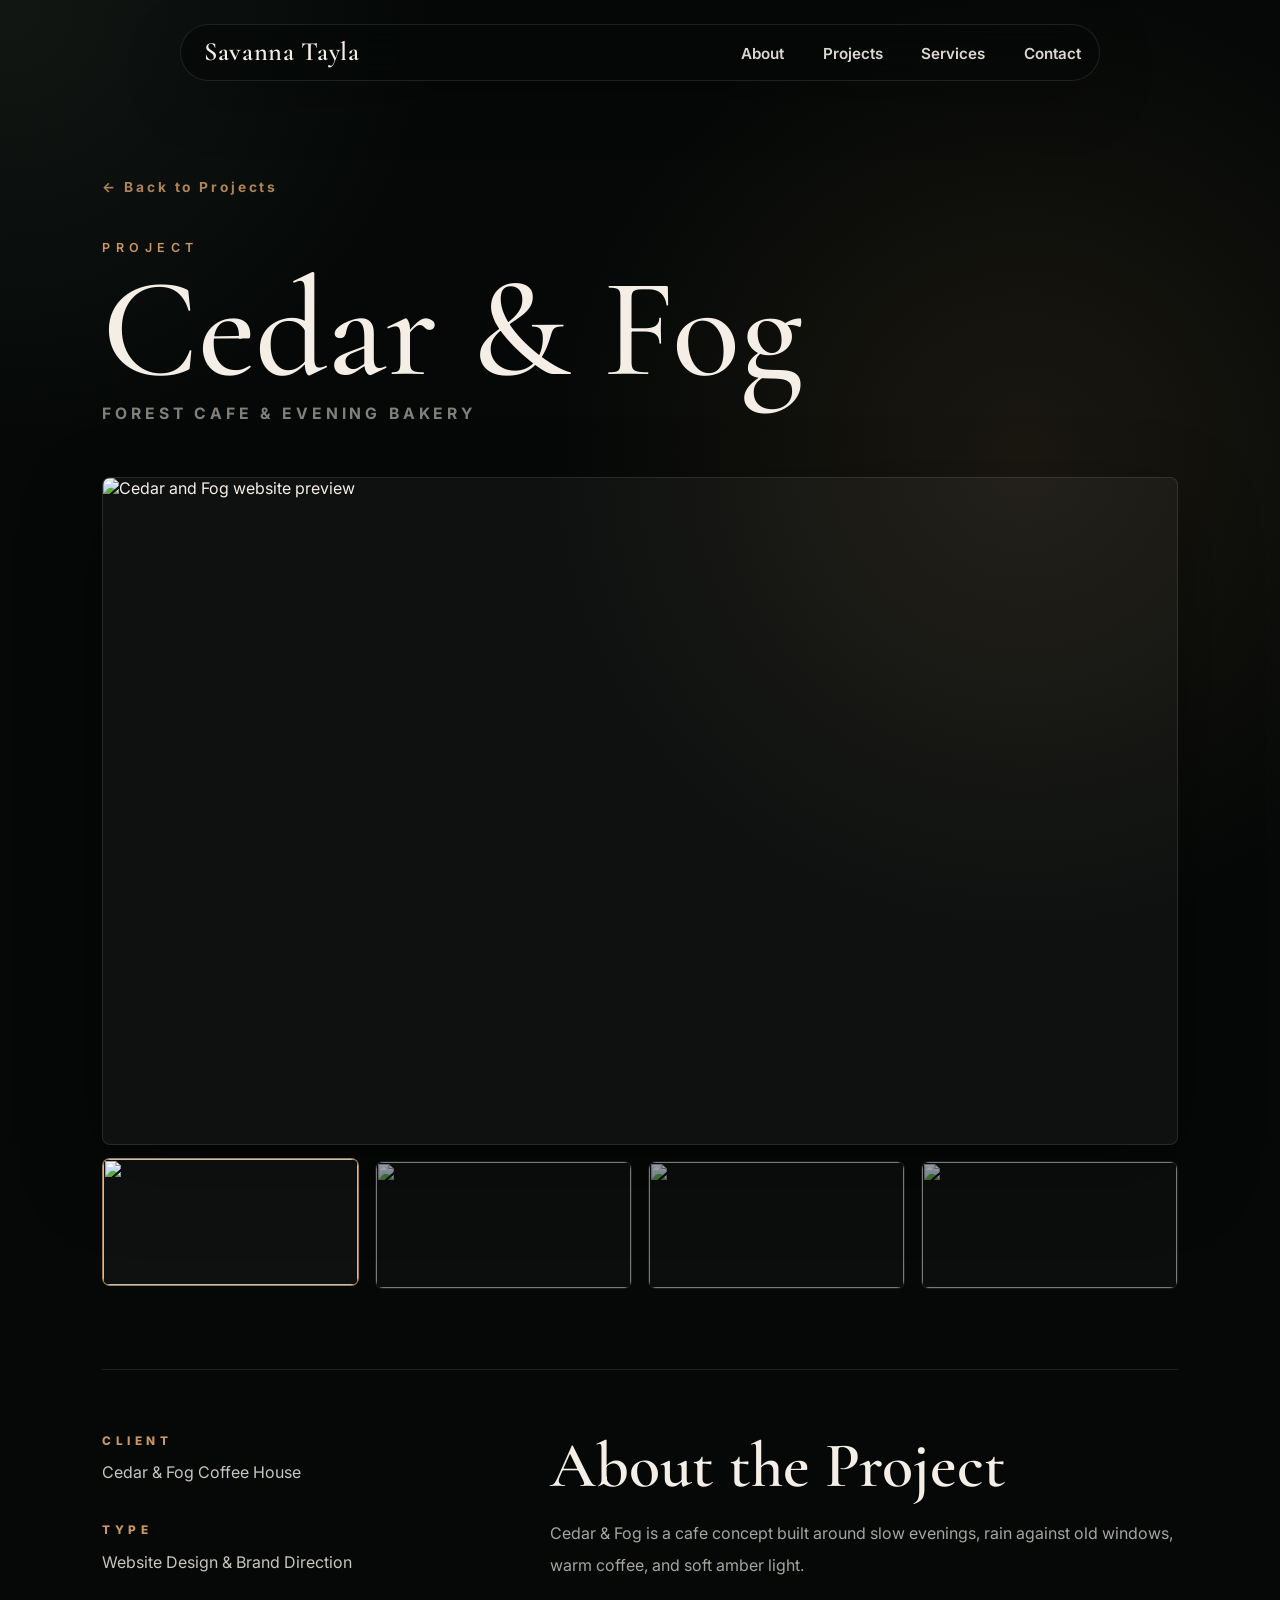
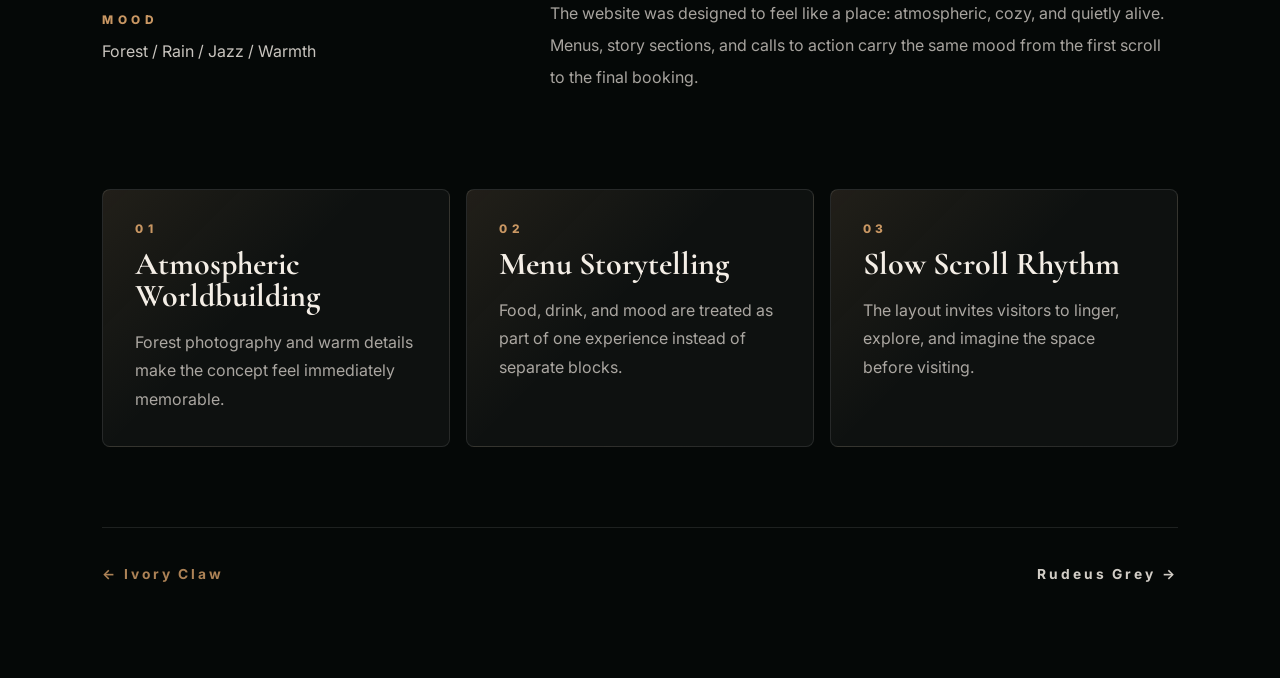
==== cedar-fog.html @ 8ed72e38 "Add files via upload" ====
<!DOCTYPE html>
<html lang="en">
<head>
  <meta charset="UTF-8" />
  <meta name="viewport" content="width=device-width, initial-scale=1.0" />
  <title>Cedar &amp; Fog | Savanna Tayla</title>
  <link rel="preconnect" href="https://fonts.googleapis.com">
  <link rel="preconnect" href="https://fonts.gstatic.com" crossorigin>
  <link href="https://fonts.googleapis.com/css2?family=Cormorant+Garamond:wght@300;400;500;600;700&family=Inter:wght@300;400;500;600;700&display=swap" rel="stylesheet">
  <link rel="stylesheet" href="style.css">
  <link rel="stylesheet" href="project.css">
</head>
<body>

<header class="navbar">
  <a href="index.html#top" class="brand">Savanna Tayla</a>
  <nav aria-label="Primary navigation">
    <ul>
      <li><a href="index.html#about">About</a></li>
      <li><a href="index.html#projects">Projects</a></li>
      <li><a href="index.html#services">Services</a></li>
      <li><a href="index.html#contact">Contact</a></li>
    </ul>
  </nav>
</header>

<main class="project-page">
  <section class="project-page-header reveal">
    <a href="index.html#projects" class="back-link">&larr; Back to Projects</a>
    <p class="section-tag">PROJECT</p>
    <h1>Cedar &amp; Fog</h1>
    <p class="project-page-subtitle">Forest cafe &amp; evening bakery</p>
  </section>

  <section class="project-gallery reveal" aria-label="Cedar and Fog gallery">
    <div class="gallery-main">
      <img id="main-img" src="images/cedar1.jpg" alt="Cedar and Fog website preview">
    </div>

    <div class="gallery-thumbs">
      <button class="thumb active" type="button" aria-label="Show Cedar and Fog preview 1">
        <img src="images/cedar1.jpg" alt="">
      </button>
      <button class="thumb" type="button" aria-label="Show Cedar and Fog preview 2">
        <img src="images/cedar2.jpg" alt="">
      </button>
      <button class="thumb" type="button" aria-label="Show Cedar and Fog preview 3">
        <img src="images/cedar3.jpg" alt="">
      </button>
      <button class="thumb" type="button" aria-label="Show Cedar and Fog preview 4">
        <img src="images/cedar4.jpg" alt="">
      </button>
    </div>
  </section>

  <section class="project-page-info reveal">
    <div class="project-page-details">
      <div class="detail-item">
        <span>CLIENT</span>
        <p>Cedar &amp; Fog Coffee House</p>
      </div>
      <div class="detail-item">
        <span>TYPE</span>
        <p>Website Design &amp; Brand Direction</p>
      </div>
      <div class="detail-item">
        <span>MOOD</span>
        <p>Forest / Rain / Jazz / Warmth</p>
      </div>
    </div>

    <div class="project-page-description">
      <h2>About the Project</h2>
      <p>
        Cedar &amp; Fog is a cafe concept built around slow evenings, rain against old windows, warm coffee, and soft amber light.
      </p>
      <p>
        The website was designed to feel like a place: atmospheric, cozy, and quietly alive. Menus, story sections, and calls to action carry the same mood from the first scroll to the final booking.
      </p>
    </div>
  </section>

  <section class="project-feature-grid reveal">
    <div>
      <span>01</span>
      <h3>Atmospheric Worldbuilding</h3>
      <p>Forest photography and warm details make the concept feel immediately memorable.</p>
    </div>
    <div>
      <span>02</span>
      <h3>Menu Storytelling</h3>
      <p>Food, drink, and mood are treated as part of one experience instead of separate blocks.</p>
    </div>
    <div>
      <span>03</span>
      <h3>Slow Scroll Rhythm</h3>
      <p>The layout invites visitors to linger, explore, and imagine the space before visiting.</p>
    </div>
  </section>

  <div class="project-nav">
    <a href="ivory-claw.html" class="back-link">&larr; Ivory Claw</a>
    <a href="rudeus-grey.html" class="next-link">Rudeus Grey &rarr;</a>
  </div>
</main>

<script src="script.js"></script>
</body>
</html>
---- style.css ----
:root {
    --bg: #050807;
    --panel: rgba(255, 255, 255, 0.045);
    --panel-strong: rgba(255, 255, 255, 0.075);
    --cream: #f4eee6;
    --muted: rgba(244, 238, 230, 0.68);
    --soft: rgba(244, 238, 230, 0.42);
    --line: rgba(255, 255, 255, 0.12);
    --gold: #c99763;
    --sage: #7d9581;
    --rose: #c9a6a0;
    --shadow: 0 28px 80px rgba(0, 0, 0, 0.38);
}

* {
    margin: 0;
    padding: 0;
    box-sizing: border-box;
}

html {
    scroll-behavior: smooth;
}

body {
    background:
        radial-gradient(circle at top left, rgba(125, 149, 129, 0.1), transparent 28rem),
        radial-gradient(circle at 80% 20%, rgba(201, 151, 99, 0.11), transparent 30rem),
        var(--bg);
    color: var(--cream);
    font-family: "Inter", sans-serif;
    overflow-x: hidden;
}

body::selection {
    background: var(--gold);
    color: #050807;
}

img {
    max-width: 100%;
}

a,
button,
input,
textarea {
    font: inherit;
}

a {
    color: inherit;
}

.sr-only {
    position: absolute;
    width: 1px;
    height: 1px;
    padding: 0;
    margin: -1px;
    overflow: hidden;
    clip: rect(0, 0, 0, 0);
    white-space: nowrap;
    border: 0;
}

.section {
    padding: 7.5rem 8%;
}

.section-tag,
.small-text,
.section-title {
    color: var(--gold);
    font-size: 0.78rem;
    font-weight: 600;
    letter-spacing: 0.34rem;
    text-transform: uppercase;
}

.section-heading {
    display: flex;
    justify-content: space-between;
    gap: 2rem;
    align-items: end;
    margin-bottom: 2.4rem;
}

.section-heading h2 {
    max-width: 760px;
    font-family: "Cormorant Garamond", serif;
    font-size: clamp(2.6rem, 5vw, 5.4rem);
    line-height: 0.98;
    font-weight: 500;
}

.section-intro {
    max-width: 440px;
    color: var(--muted);
    line-height: 1.75;
}

.services-heading {
    display: grid;
    justify-content: center;
    text-align: center;
}

.services-heading .section-tag {
    margin-bottom: 1.1rem;
}

.services-heading h2 {
    max-width: 820px;
}

.projects-heading {
    display: grid;
    justify-content: start;
    text-align: left;
}

.projects-heading .section-intro {
    max-width: 700px;
    margin-top: 1rem;
}

.navbar {
    position: fixed;
    top: 24px;
    left: 50%;
    transform: translateX(-50%);
    width: min(920px, calc(100% - 32px));
    padding: 0.9rem 1.15rem 0.9rem 1.45rem;
    display: flex;
    align-items: center;
    justify-content: space-between;
    gap: 2rem;
    background: rgba(5, 8, 7, 0.68);
    border: 1px solid rgba(255, 255, 255, 0.1);
    border-radius: 999px;
    box-shadow: 0 18px 60px rgba(0, 0, 0, 0.24);
    backdrop-filter: blur(18px);
    -webkit-backdrop-filter: blur(18px);
    z-index: 1000;
    transition: background 0.25s ease, border-color 0.25s ease, transform 0.25s ease;
}

.navbar.scrolled {
    background: rgba(5, 8, 7, 0.88);
    border-color: rgba(255, 255, 255, 0.18);
}

.brand {
    font-family: "Cormorant Garamond", serif;
    font-size: 1.65rem;
    line-height: 1;
    font-weight: 600;
    letter-spacing: 0.04rem;
    color: var(--cream);
    text-decoration: none;
    white-space: nowrap;
}

nav ul {
    display: flex;
    align-items: center;
    gap: clamp(1rem, 3vw, 2.4rem);
    list-style: none;
}

nav a {
    color: rgba(244, 238, 230, 0.9);
    text-decoration: none;
    font-size: 0.95rem;
    font-weight: 600;
    transition: color 0.2s ease;
}

nav a:hover,
nav a.active {
    color: #d7e1d5;
}

.hero {
    position: relative;
    min-height: 100vh;
    padding: 12rem 8% 6rem;
    display: grid;
    align-items: center;
    overflow: hidden;
    background:
        linear-gradient(90deg, rgba(3, 6, 5, 0.92), rgba(3, 6, 5, 0.38), rgba(3, 6, 5, 0.9)),
        linear-gradient(0deg, rgba(3, 6, 5, 0.38), rgba(3, 6, 5, 0.3)),
        url("forest-bg.jpg");
    background-size: cover;
    background-position: center;
}

.hero::after {
    content: "";
    position: absolute;
    inset: auto 0 0;
    height: 16rem;
    background: linear-gradient(transparent, var(--bg));
    pointer-events: none;
}

.hero-atmosphere {
    position: absolute;
    inset: 0;
    background:
        radial-gradient(circle at 28% 32%, rgba(244, 238, 230, 0.18), transparent 19rem),
        radial-gradient(circle at 60% 78%, rgba(125, 149, 129, 0.18), transparent 16rem);
    mix-blend-mode: screen;
    opacity: 0.45;
    pointer-events: none;
    transition: background 0.45s ease, opacity 0.45s ease;
    transform: translate3d(var(--hero-shift-x, 0), var(--hero-shift-y, 0), 0);
}

.hero[data-mood="luxury"] .hero-atmosphere {
    background:
        radial-gradient(circle at 28% 30%, rgba(244, 238, 230, 0.22), transparent 17rem),
        radial-gradient(circle at 72% 42%, rgba(201, 166, 160, 0.22), transparent 18rem);
}

.hero[data-mood="cozy"] .hero-atmosphere {
    background:
        radial-gradient(circle at 30% 34%, rgba(201, 151, 99, 0.24), transparent 18rem),
        radial-gradient(circle at 72% 74%, rgba(125, 149, 129, 0.22), transparent 18rem);
}

.hero[data-mood="bold"] .hero-atmosphere {
    background:
        radial-gradient(circle at 28% 32%, rgba(108, 139, 194, 0.22), transparent 17rem),
        radial-gradient(circle at 78% 44%, rgba(201, 151, 99, 0.2), transparent 19rem);
}

.hero-mist {
    position: absolute;
    width: 46rem;
    height: 18rem;
    border-radius: 999px;
    background: radial-gradient(circle, rgba(244, 238, 230, 0.16), transparent 66%);
    filter: blur(24px);
    opacity: 0.28;
    pointer-events: none;
    animation: driftMist 13s ease-in-out infinite alternate;
}

.hero-mist-one {
    top: 20%;
    left: -12rem;
}

.hero-mist-two {
    right: -14rem;
    bottom: 20%;
    animation-duration: 16s;
    animation-direction: alternate-reverse;
}

.hero-layout {
    position: relative;
    z-index: 2;
    display: grid;
    grid-template-columns: minmax(0, 1fr) minmax(290px, 390px);
    gap: clamp(2rem, 5vw, 5rem);
    align-items: center;
    width: 100%;
}

.hero-content {
    position: relative;
    z-index: 2;
    max-width: 980px;
}

.small-text {
    margin-bottom: 1.4rem;
    color: rgba(244, 238, 230, 0.72);
}

.hero h1 {
    max-width: 980px;
    color: var(--cream);
    font-family: "Cormorant Garamond", serif;
    font-size: clamp(3.5rem, 6vw, 6.8rem);
    font-weight: 500;
    line-height: 0.94;
    letter-spacing: 0;
    text-shadow: 0 18px 60px rgba(0, 0, 0, 0.4);
    transition: opacity 0.22s ease, transform 0.22s ease;
}

.hero-description {
    max-width: 660px;
    margin-top: 1.6rem;
    color: rgba(255, 255, 255, 0.78);
    font-size: 1.08rem;
    line-height: 1.8;
    transition: opacity 0.22s ease, transform 0.22s ease;
}

.hero-copy-changing {
    opacity: 0;
    transform: translateY(8px);
}

.hero-mood-selector {
    display: flex;
    flex-wrap: wrap;
    gap: 0.75rem;
    margin-top: 1.8rem;
}

.mood-btn {
    min-height: 44px;
    padding: 0.72rem 1rem;
    color: rgba(244, 238, 230, 0.86);
    background: rgba(255, 255, 255, 0.04);
    border: 1px solid rgba(255, 255, 255, 0.14);
    border-radius: 999px;
    cursor: pointer;
    font-weight: 700;
    transition: transform 0.2s ease, border-color 0.2s ease, background 0.2s ease;
}

.mood-btn:hover,
.mood-btn.active {
    transform: translateY(-2px);
    color: #f8f3ea;
    border-color: rgba(215, 225, 213, 0.78);
    background: rgba(125, 149, 129, 0.2);
}

.feeling-panel {
    max-width: 660px;
    margin-top: 1rem;
    padding: 1rem 1.1rem;
    border: 1px solid rgba(255, 255, 255, 0.12);
    border-radius: 8px;
    background: rgba(5, 8, 7, 0.42);
    backdrop-filter: blur(14px);
    -webkit-backdrop-filter: blur(14px);
}

.feeling-label {
    margin-bottom: 0.45rem;
    color: #d7e1d5;
    font-size: 0.7rem;
    font-weight: 800;
    letter-spacing: 0.22rem;
}

#feeling-copy {
    color: rgba(244, 238, 230, 0.76);
    font-size: 0.94rem;
    line-height: 1.55;
}

.hero-buttons {
    display: flex;
    flex-wrap: wrap;
    gap: 1rem;
    margin-top: 1.7rem;
}

.hero-projects {
    position: relative;
    display: grid;
    gap: 0.85rem;
    justify-self: end;
    width: min(100%, 380px);
    perspective: 1000px;
}

.hero-project-card {
    position: relative;
    min-height: 156px;
    overflow: hidden;
    display: flex;
    flex-direction: column;
    justify-content: end;
    padding: 0;
    color: var(--cream);
    text-decoration: none;
    border: 1px solid rgba(255, 255, 255, 0.13);
    border-radius: 8px;
    background: rgba(255, 255, 255, 0.04);
    box-shadow: 0 20px 70px rgba(0, 0, 0, 0.28);
    transform: translateX(0) rotateY(-5deg);
    transition: transform 0.25s ease, border-color 0.25s ease, opacity 0.25s ease;
}

.hero-project-card:nth-child(2) {
    margin-left: 2.2rem;
}

.hero-project-card:nth-child(3) {
    margin-left: 4.4rem;
}

.hero-project-card:hover,
.hero-project-card.active {
    transform: translateX(-8px) rotateY(0deg);
    border-color: rgba(215, 225, 213, 0.78);
}

.hero-project-card img {
    position: absolute;
    inset: 0;
    width: 100%;
    height: 100%;
    object-fit: cover;
    object-position: top center;
    opacity: 0.74;
    transition: transform 0.5s ease, opacity 0.3s ease;
}

.hero-project-card::after {
    content: "";
    position: absolute;
    inset: 0;
    background:
        linear-gradient(90deg, rgba(5, 8, 7, 0.78), rgba(5, 8, 7, 0.2) 58%, rgba(5, 8, 7, 0.5)),
        linear-gradient(transparent 20%, rgba(5, 8, 7, 0.55), rgba(5, 8, 7, 0.94));
}

.hero-project-card:hover img,
.hero-project-card.active img {
    transform: scale(1.05);
    opacity: 0.82;
}

.hero-project-card span,
.hero-project-card strong {
    position: relative;
    z-index: 1;
    width: fit-content;
    max-width: calc(100% - 2rem);
    margin-left: 1rem;
    margin-right: 1rem;
}

.hero-project-card span {
    margin-bottom: 0.35rem;
    padding: 0.36rem 0.5rem;
    color: #111713;
    background: rgba(244, 238, 230, 0.86);
    border-radius: 999px;
    font-size: 0.68rem;
    font-weight: 800;
    letter-spacing: 0.12rem;
    text-transform: uppercase;
}

.hero-project-card strong {
    margin-bottom: 1rem;
    padding: 0.55rem 0.7rem 0.65rem;
    color: #fffaf2;
    background: rgba(5, 8, 7, 0.72);
    border: 1px solid rgba(255, 255, 255, 0.12);
    border-radius: 8px;
    font-family: "Cormorant Garamond", serif;
    font-size: 1.75rem;
    line-height: 1;
    text-shadow: 0 2px 18px rgba(0, 0, 0, 0.65);
    backdrop-filter: blur(10px);
    -webkit-backdrop-filter: blur(10px);
}

.primary-btn,
.secondary-btn {
    display: inline-flex;
    align-items: center;
    justify-content: center;
    min-height: 56px;
    padding: 0.95rem 2rem;
    border-radius: 999px;
    text-decoration: none;
    font-weight: 700;
    transition: transform 0.2s ease, border-color 0.2s ease, background 0.2s ease;
}

.primary-btn {
    background: var(--cream);
    color: var(--bg);
}

.secondary-btn {
    border: 1px solid rgba(255, 255, 255, 0.2);
    color: var(--cream);
}

.primary-btn:hover,
.secondary-btn:hover {
    transform: translateY(-3px);
}

.secondary-btn:hover {
    border-color: var(--gold);
    background: rgba(201, 151, 99, 0.08);
}

.scroll-indicator {
    position: absolute;
    z-index: 2;
    left: 50%;
    bottom: 3.2rem;
    transform: translateX(-50%);
    color: rgba(244, 238, 230, 0.52);
    text-decoration: none;
    font-size: 0.78rem;
    font-weight: 700;
    letter-spacing: 0.34rem;
}

.about-section {
    padding-top: 6.5rem;
}

.about-grid {
    display: grid;
    grid-template-columns: minmax(300px, 0.9fr) minmax(340px, 1.1fr);
    gap: clamp(3rem, 6vw, 6rem);
    align-items: center;
}

.about-image {
    position: relative;
    border-radius: 8px;
    overflow: hidden;
    box-shadow: var(--shadow);
}

.about-image::after {
    content: "";
    position: absolute;
    inset: 0;
    border: 1px solid rgba(255, 255, 255, 0.14);
    pointer-events: none;
}

.about-image img {
    display: block;
    width: 100%;
    aspect-ratio: 5 / 6;
    object-fit: cover;
    object-position: 52% center;
}

.about-text h2 {
    max-width: 650px;
    margin: 1.4rem 0 1.8rem;
    font-family: "Cormorant Garamond", serif;
    font-size: clamp(3.4rem, 6vw, 6.4rem);
    font-weight: 500;
    line-height: 0.96;
}

.about-text p {
    max-width: 720px;
    color: var(--muted);
    line-height: 1.85;
    margin-bottom: 0.9rem;
}

.about-notes {
    display: flex;
    flex-wrap: wrap;
    gap: 0.8rem;
    margin-top: 1.8rem;
}

.about-notes span,
.service-tags span {
    display: inline-flex;
    padding: 0.65rem 0.9rem;
    border: 1px solid rgba(255, 255, 255, 0.12);
    border-radius: 999px;
    color: rgba(244, 238, 230, 0.78);
    font-size: 0.84rem;
}

.about-belief {
    margin-top: 2rem;
    padding-left: 1.2rem;
    border-left: 1px solid rgba(201, 151, 99, 0.7);
    color: var(--cream) !important;
    font-family: "Cormorant Garamond", serif;
    font-size: clamp(1.8rem, 3vw, 2.6rem);
    line-height: 1.15 !important;
}

.project-grid {
    display: grid;
    grid-template-columns: repeat(3, minmax(0, 1fr));
    gap: 1.5rem;
    perspective: 1200px;
}

.project-card {
    display: flex;
    min-height: 560px;
    flex-direction: column;
    overflow: hidden;
    color: inherit;
    text-decoration: none;
    background: var(--panel);
    border: 1px solid rgba(255, 255, 255, 0.1);
    border-radius: 8px;
    box-shadow: 0 18px 70px rgba(0, 0, 0, 0.2);
    transition: border-color 0.25s ease, transform 0.18s ease, background 0.25s ease;
    transform-style: preserve-3d;
}

.project-card:hover {
    border-color: rgba(201, 151, 99, 0.72);
    background: var(--panel-strong);
}

.project-thumb {
    position: relative;
    height: 300px;
    overflow: hidden;
    background: rgba(255, 255, 255, 0.04);
}

.project-thumb img {
    width: 100%;
    height: 100%;
    display: block;
    object-fit: cover;
    object-position: top center;
    transition: transform 0.65s ease, filter 0.65s ease;
}

.project-card:hover .project-thumb img {
    transform: scale(1.06);
    filter: saturate(1.08) contrast(1.06);
}

.project-thumb-overlay {
    position: absolute;
    inset: 0;
    display: flex;
    align-items: center;
    justify-content: center;
    background: rgba(5, 8, 7, 0.52);
    opacity: 0;
    transition: opacity 0.25s ease;
}

.project-card:hover .project-thumb-overlay {
    opacity: 1;
}

.project-thumb-overlay span {
    padding: 0.8rem 1.2rem;
    border: 1px solid rgba(255, 255, 255, 0.45);
    border-radius: 999px;
    color: var(--cream);
    font-size: 0.78rem;
    font-weight: 700;
    letter-spacing: 0.18rem;
    text-transform: uppercase;
}

.project-info {
    display: flex;
    flex: 1;
    flex-direction: column;
    justify-content: end;
    padding: 2rem;
}

.project-kicker {
    color: var(--gold);
    font-size: 0.78rem;
    font-weight: 700;
    letter-spacing: 0.2rem;
    text-transform: uppercase;
    margin-bottom: 0.75rem;
}

.project-info h3 {
    margin-bottom: 1rem;
    font-family: "Cormorant Garamond", serif;
    font-size: clamp(2.3rem, 4vw, 3.2rem);
    font-weight: 600;
    line-height: 1;
}

.project-info p:not(.project-kicker) {
    color: var(--muted);
    line-height: 1.8;
}

.services-section {
    background:
        linear-gradient(rgba(255, 255, 255, 0.018), rgba(255, 255, 255, 0.018)),
        transparent;
}

.services-grid {
    display: grid;
    grid-template-columns: repeat(3, minmax(0, 1fr));
    gap: 1.3rem;
}

.service-card {
    min-height: 340px;
    padding: 2rem;
    text-align: left;
    color: var(--cream);
    background: var(--panel);
    border: 1px solid rgba(255, 255, 255, 0.1);
    border-radius: 8px;
    cursor: pointer;
    transition: transform 0.2s ease, border-color 0.2s ease, background 0.2s ease;
}

.service-icon {
    display: block;
    width: 116px;
    height: 116px;
    margin-bottom: 1.35rem;
    border-radius: 999px;
    object-fit: cover;
    opacity: 0.88;
    filter: drop-shadow(0 14px 35px rgba(0, 0, 0, 0.36));
    transition: transform 0.25s ease, opacity 0.25s ease;
}

.service-card:hover,
.service-card.active {
    transform: translateY(-5px);
    border-color: rgba(201, 151, 99, 0.72);
    background: rgba(201, 151, 99, 0.08);
}

.service-card:hover .service-icon,
.service-card.active .service-icon {
    opacity: 1;
    transform: translateY(-4px) scale(1.03);
}

.service-number {
    display: block;
    margin-bottom: 1.7rem;
    color: var(--gold);
    font-size: 0.8rem;
    font-weight: 700;
    letter-spacing: 0.24rem;
}

.service-card h3,
.service-stage h3 {
    margin-bottom: 1rem;
    font-family: "Cormorant Garamond", serif;
    font-size: 2.25rem;
    line-height: 1;
}

.service-card p,
.service-stage p {
    color: var(--muted);
    line-height: 1.8;
}

.service-stage {
    margin-top: 1.4rem;
    padding: clamp(2rem, 4vw, 3rem);
    display: grid;
    grid-template-columns: 0.35fr 0.65fr;
    gap: 2rem;
    align-items: center;
    border: 1px solid rgba(255, 255, 255, 0.1);
    border-radius: 8px;
    background:
        linear-gradient(135deg, rgba(125, 149, 129, 0.14), transparent 42%),
        rgba(255, 255, 255, 0.04);
}

.service-stage-label {
    color: var(--gold);
    font-size: 0.75rem;
    font-weight: 700;
    letter-spacing: 0.28rem;
}

.service-stage h3,
.service-stage #service-copy,
.service-tags {
    grid-column: 2;
}

.service-stage #service-copy {
    max-width: 780px;
}

.service-tags {
    display: flex;
    flex-wrap: wrap;
    gap: 0.8rem;
    margin-top: 0.4rem;
}

.contact-section {
    display: grid;
    grid-template-columns: 0.85fr 1.15fr;
    gap: clamp(3rem, 7vw, 6rem);
    align-items: start;
}

.contact-left h2 {
    margin: 1.3rem 0 1.7rem;
    font-family: "Cormorant Garamond", serif;
    font-size: clamp(4rem, 9vw, 8.2rem);
    font-weight: 600;
    line-height: 0.83;
}

.contact-left h2 span {
    color: var(--soft);
    font-style: italic;
}

.contact-left p {
    max-width: 480px;
    color: var(--muted);
    line-height: 1.9;
}

.contact-details {
    display: grid;
    gap: 2rem;
    margin-top: 4rem;
}

.contact-details span {
    display: block;
    margin-bottom: 0.55rem;
    color: var(--gold);
    font-size: 0.74rem;
    font-weight: 700;
    letter-spacing: 0.26rem;
}

.contact-form-box {
    padding: clamp(1.5rem, 4vw, 3.2rem);
    border: 1px solid rgba(255, 255, 255, 0.11);
    border-radius: 8px;
    background: rgba(255, 255, 255, 0.035);
    box-shadow: var(--shadow);
}

.form-grid {
    display: grid;
    grid-template-columns: 1fr 1fr;
    gap: 2rem;
}

.form-group {
    display: flex;
    flex-direction: column;
}

.form-group label {
    margin-bottom: 0.65rem;
    color: var(--gold);
    font-size: 0.72rem;
    font-weight: 700;
    letter-spacing: 0.22rem;
}

.form-group input,
.form-group textarea {
    width: 100%;
    padding: 1rem 0;
    color: white;
    background: none;
    border: 0;
    border-bottom: 1px solid rgba(255, 255, 255, 0.14);
    outline: none;
    transition: border-color 0.2s ease;
}

.form-group input:focus,
.form-group textarea:focus {
    border-color: var(--gold);
}

.form-group textarea {
    min-height: 140px;
    resize: vertical;
}

.option-section {
    margin-top: 2.5rem;
}

.section-title {
    display: block;
    margin-bottom: 1rem;
}

.option-buttons {
    display: flex;
    flex-wrap: wrap;
    gap: 0.8rem;
}

.option-buttons button {
    min-height: 50px;
    padding: 0.8rem 1.1rem;
    color: var(--cream);
    background: rgba(255, 255, 255, 0.035);
    border: 1px solid rgba(255, 255, 255, 0.12);
    border-radius: 999px;
    cursor: pointer;
    transition: background 0.2s ease, border-color 0.2s ease, transform 0.2s ease;
}

.option-buttons button:hover,
.option-buttons button.selected {
    transform: translateY(-2px);
    border-color: rgba(201, 151, 99, 0.78);
    background: rgba(201, 151, 99, 0.14);
}

.submit-btn {
    width: 100%;
    min-height: 58px;
    margin-top: 2.5rem;
    color: #050807;
    background: var(--cream);
    border: 0;
    border-radius: 999px;
    cursor: pointer;
    font-weight: 800;
    letter-spacing: 0.16rem;
    transition: transform 0.2s ease, background 0.2s ease;
}

.submit-btn:hover {
    transform: translateY(-3px);
    background: #fff7ed;
}

.form-note {
    margin-top: 1rem;
    color: var(--soft);
    font-size: 0.9rem;
    line-height: 1.6;
}

.reveal {
    opacity: 0;
    transform: translateY(28px);
    transition: opacity 0.7s ease, transform 0.7s ease;
}

.reveal.visible {
    opacity: 1;
    transform: translateY(0);
}

@keyframes driftMist {
    from {
        transform: translate3d(-2rem, 0, 0) scale(1);
    }

    to {
        transform: translate3d(3rem, 1.5rem, 0) scale(1.12);
    }
}

@media (prefers-reduced-motion: reduce) {
    html {
        scroll-behavior: auto;
    }

    *,
    *::before,
    *::after {
        transition-duration: 0.01ms !important;
        animation-duration: 0.01ms !important;
        animation-iteration-count: 1 !important;
    }

    .reveal {
        opacity: 1;
        transform: none;
    }

    .hero-mist {
        animation: none;
    }
}

@media (max-width: 1050px) {
    .project-grid,
    .services-grid,
    .contact-section {
        grid-template-columns: 1fr;
    }

    .project-card {
        min-height: auto;
    }

    .project-thumb {
        height: 360px;
    }

    .service-stage {
        grid-template-columns: 1fr;
    }

    .service-stage h3,
    .service-stage #service-copy,
    .service-tags {
        grid-column: auto;
    }

    .hero-layout {
        grid-template-columns: 1fr;
    }

    .hero-projects {
        justify-self: stretch;
        width: 100%;
        grid-template-columns: repeat(3, minmax(0, 1fr));
    }

    .hero-project-card,
    .hero-project-card:nth-child(2),
    .hero-project-card:nth-child(3) {
        margin-left: 0;
        transform: none;
    }

    .hero-project-card:hover,
    .hero-project-card.active {
        transform: translateY(-5px);
    }
}

@media (max-width: 760px) {
    .section {
        padding: 5.5rem 6%;
    }

    .navbar {
        top: 12px;
        width: calc(100% - 24px);
        align-items: flex-start;
        flex-direction: column;
        gap: 0.85rem;
        border-radius: 24px;
    }

    nav ul {
        width: 100%;
        gap: 0.65rem;
        justify-content: space-between;
    }

    nav a {
        font-size: 0.84rem;
    }

    .hero {
        min-height: 92vh;
        padding: 12rem 6% 5rem;
        align-items: end;
        background-position: center;
    }

    .hero h1 {
        font-size: clamp(3rem, 15vw, 4.8rem);
    }

    .hero-projects {
        grid-template-columns: 1fr;
        margin-top: 1rem;
    }

    .hero-project-card {
        min-height: 118px;
    }

    .section-heading,
    .about-grid,
    .form-grid {
        grid-template-columns: 1fr;
        display: grid;
    }

    .project-thumb {
        height: 270px;
    }

    .contact-details {
        margin-top: 2.5rem;
    }
}

@media (max-width: 480px) {
    .brand {
        font-size: 1.45rem;
    }

    nav ul {
        flex-wrap: wrap;
        justify-content: flex-start;
    }

    .hero-buttons,
    .primary-btn,
    .secondary-btn {
        width: 100%;
    }

    .mood-btn {
        flex: 1 1 calc(50% - 0.5rem);
    }

    .project-info,
    .service-card,
    .contact-form-box {
        padding: 1.35rem;
    }
}
---- project.css ----
.project-page {
    width: min(1440px, 100%);
    margin: 0 auto;
    padding: 11rem 8% 6rem;
}

.project-page-header {
    max-width: 980px;
    margin-bottom: 3.4rem;
}

.back-link,
.next-link {
    display: inline-flex;
    align-items: center;
    color: var(--gold);
    text-decoration: none;
    font-size: 0.86rem;
    font-weight: 700;
    letter-spacing: 0.18rem;
    opacity: 0.86;
    transition: opacity 0.2s ease, transform 0.2s ease;
}

.back-link {
    margin-bottom: 2.8rem;
}

.back-link:hover,
.next-link:hover {
    opacity: 1;
    transform: translateY(-2px);
}

.project-page-header h1 {
    margin: 1.1rem 0 1rem;
    color: var(--cream);
    font-family: "Cormorant Garamond", serif;
    font-size: clamp(4.6rem, 11vw, 10rem);
    font-weight: 500;
    line-height: 0.82;
}

.project-page-subtitle {
    color: rgba(244, 238, 230, 0.52);
    font-size: 0.98rem;
    font-weight: 700;
    letter-spacing: 0.24rem;
    text-transform: uppercase;
}

.project-gallery {
    margin-bottom: 5rem;
}

.gallery-main {
    position: relative;
    overflow: hidden;
    min-height: 360px;
    border: 1px solid rgba(255, 255, 255, 0.1);
    border-radius: 8px;
    background: rgba(255, 255, 255, 0.04);
    box-shadow: var(--shadow);
}

.gallery-main img {
    width: 100%;
    height: min(74vh, 760px);
    display: block;
    object-fit: cover;
    object-position: top center;
}

.gallery-thumbs {
    display: grid;
    grid-template-columns: repeat(4, minmax(120px, 1fr));
    gap: 1rem;
    margin-top: 1rem;
}

.thumb {
    height: 128px;
    padding: 0;
    overflow: hidden;
    background: rgba(255, 255, 255, 0.04);
    border: 1px solid rgba(255, 255, 255, 0.1);
    border-radius: 8px;
    cursor: pointer;
    opacity: 0.62;
    transition: opacity 0.2s ease, transform 0.2s ease, border-color 0.2s ease;
}

.thumb:hover,
.thumb.active {
    opacity: 1;
    transform: translateY(-3px);
    border-color: rgba(201, 151, 99, 0.8);
}

.thumb img {
    width: 100%;
    height: 100%;
    display: block;
    object-fit: cover;
    object-position: top center;
}

.project-page-info {
    display: grid;
    grid-template-columns: 0.55fr 1fr;
    gap: clamp(3rem, 8vw, 7rem);
    padding-top: 4rem;
    border-top: 1px solid rgba(255, 255, 255, 0.1);
}

.project-page-details {
    display: grid;
    gap: 2.3rem;
    align-content: start;
}

.detail-item span,
.project-feature-grid span {
    display: block;
    margin-bottom: 0.7rem;
    color: var(--gold);
    font-size: 0.74rem;
    font-weight: 800;
    letter-spacing: 0.28rem;
}

.detail-item p {
    color: rgba(244, 238, 230, 0.82);
    line-height: 1.7;
}

.project-page-description h2 {
    margin-bottom: 1.2rem;
    font-family: "Cormorant Garamond", serif;
    font-size: clamp(2.6rem, 5vw, 4.6rem);
    font-weight: 600;
    line-height: 1;
}

.project-page-description p {
    max-width: 780px;
    margin-bottom: 1rem;
    color: var(--muted);
    line-height: 2;
}

.project-feature-grid {
    display: grid;
    grid-template-columns: repeat(3, minmax(0, 1fr));
    gap: 1rem;
    margin-top: 5rem;
}

.project-feature-grid div {
    min-height: 230px;
    padding: 2rem;
    border: 1px solid rgba(255, 255, 255, 0.1);
    border-radius: 8px;
    background:
        linear-gradient(135deg, rgba(201, 151, 99, 0.1), transparent 44%),
        rgba(255, 255, 255, 0.04);
}

.project-feature-grid h3 {
    margin-bottom: 1rem;
    font-family: "Cormorant Garamond", serif;
    font-size: 2rem;
    line-height: 1;
}

.project-feature-grid p {
    color: var(--muted);
    line-height: 1.8;
}

.project-nav {
    display: flex;
    justify-content: space-between;
    gap: 1rem;
    align-items: center;
    margin-top: 5rem;
    padding-top: 2.4rem;
    border-top: 1px solid rgba(255, 255, 255, 0.1);
}

.project-nav .back-link {
    margin-bottom: 0;
}

.next-link {
    color: var(--cream);
}

@media (max-width: 900px) {
    .project-page {
        padding: 10rem 6% 5rem;
    }

    .project-page-info,
    .project-feature-grid {
        grid-template-columns: 1fr;
    }

    .gallery-thumbs {
        grid-template-columns: repeat(2, minmax(0, 1fr));
    }
}

@media (max-width: 560px) {
    .project-page-header h1 {
        font-size: clamp(4rem, 18vw, 6.8rem);
    }

    .project-page-subtitle {
        font-size: 0.78rem;
    }

    .gallery-main {
        min-height: 260px;
    }

    .gallery-main img {
        height: 380px;
    }

    .gallery-thumbs {
        gap: 0.7rem;
    }

    .thumb {
        height: 92px;
    }

    .project-nav {
        align-items: flex-start;
        flex-direction: column;
    }
}
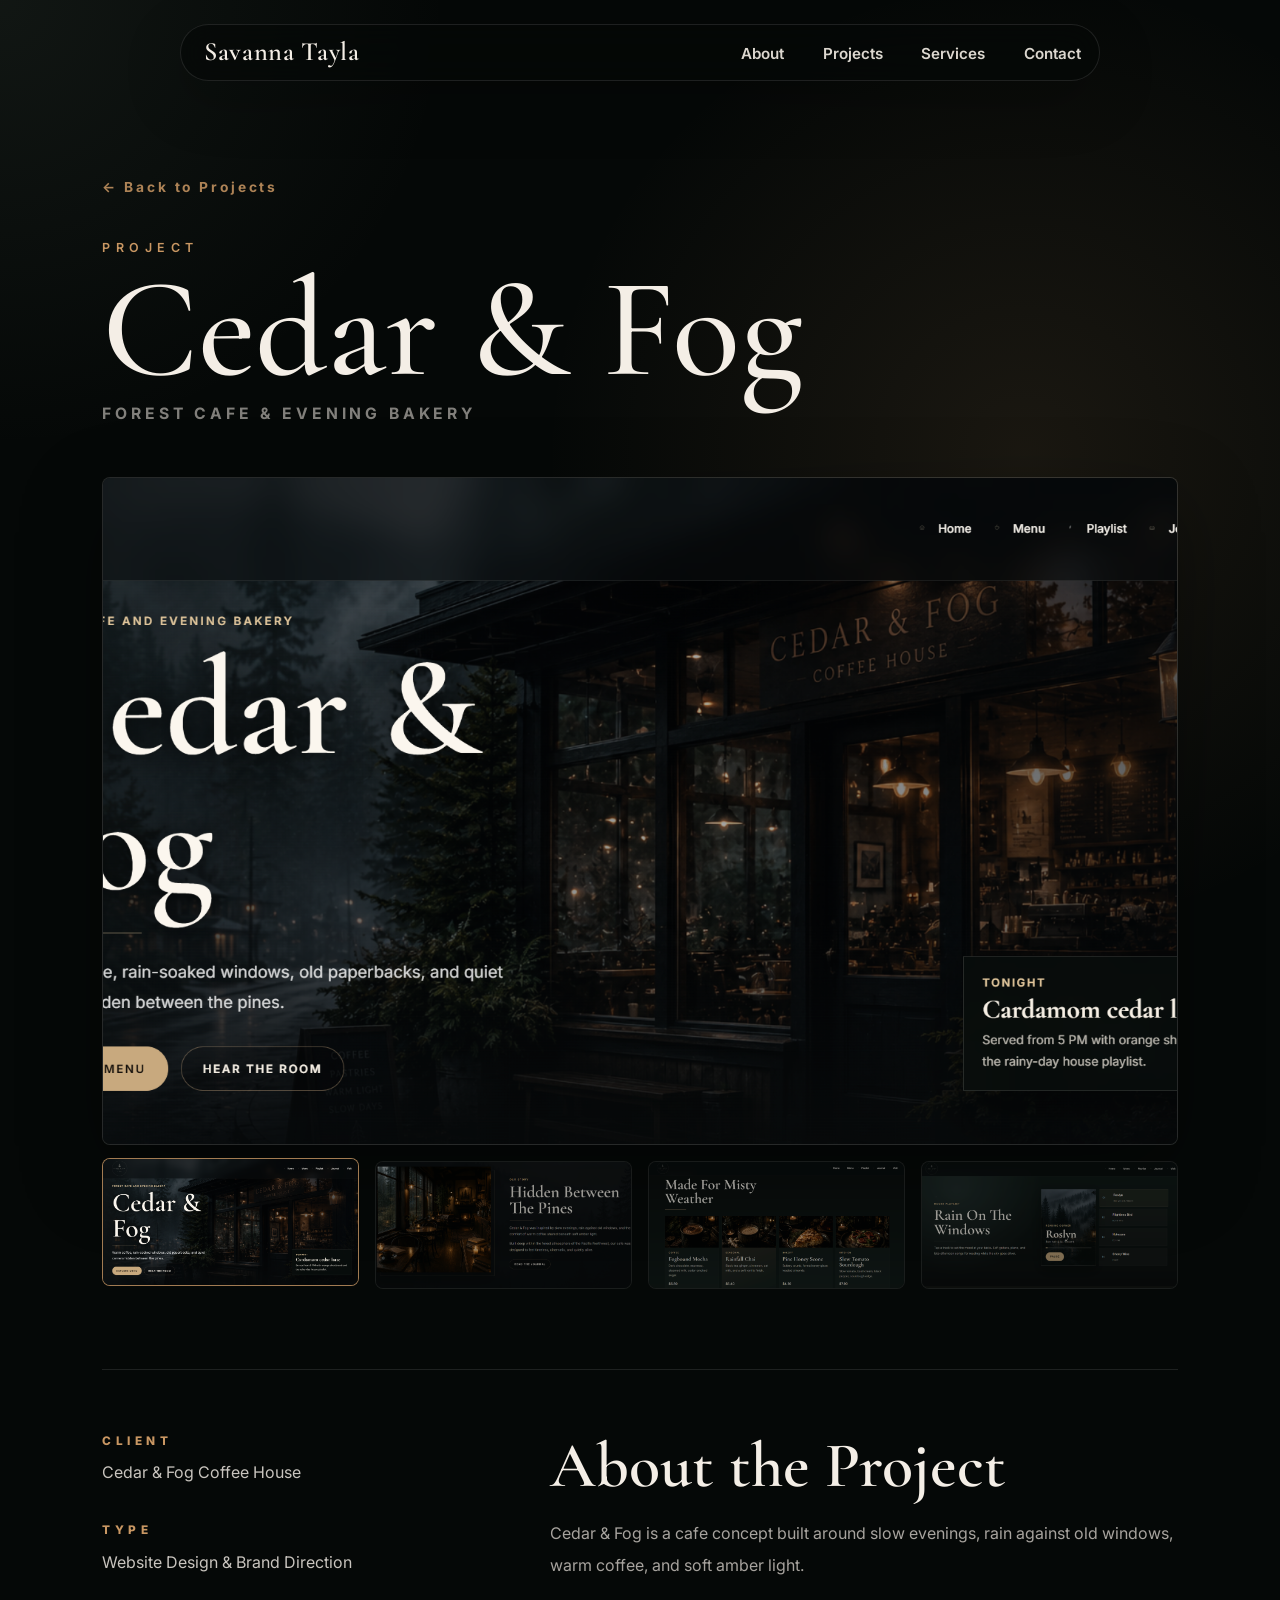
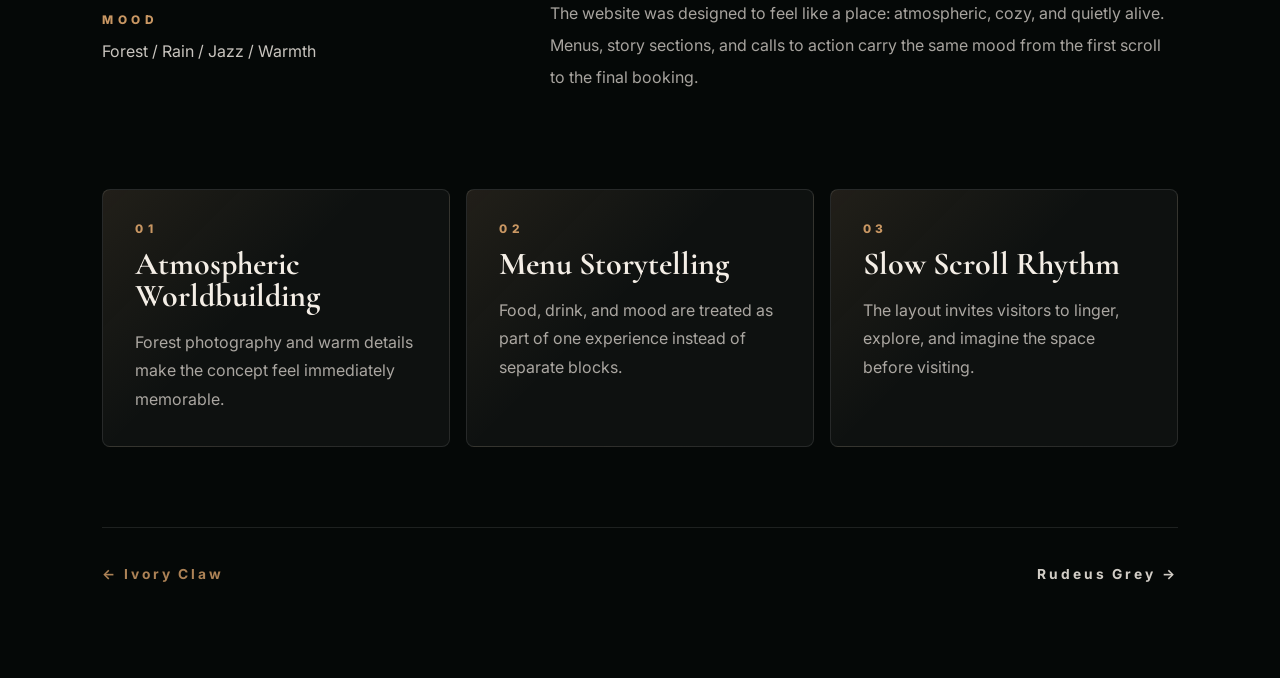
==== commit 2f6f8e62: "Update image source paths in cedar-fog.html" ====
--- a/cedar-fog.html
+++ b/cedar-fog.html
@@ -34,21 +34,21 @@
 
   <section class="project-gallery reveal" aria-label="Cedar and Fog gallery">
     <div class="gallery-main">
-      <img id="main-img" src="images/cedar1.jpg" alt="Cedar and Fog website preview">
+      <img id="main-img" src="cedar1.jpg" alt="Cedar and Fog website preview">
     </div>
 
     <div class="gallery-thumbs">
       <button class="thumb active" type="button" aria-label="Show Cedar and Fog preview 1">
-        <img src="images/cedar1.jpg" alt="">
+        <img src="cedar1.jpg" alt="">
       </button>
       <button class="thumb" type="button" aria-label="Show Cedar and Fog preview 2">
-        <img src="images/cedar2.jpg" alt="">
+        <img src="cedar2.jpg" alt="">
       </button>
       <button class="thumb" type="button" aria-label="Show Cedar and Fog preview 3">
-        <img src="images/cedar3.jpg" alt="">
+        <img src="cedar3.jpg" alt="">
       </button>
       <button class="thumb" type="button" aria-label="Show Cedar and Fog preview 4">
-        <img src="images/cedar4.jpg" alt="">
+        <img src="cedar4.jpg" alt="">
       </button>
     </div>
   </section>
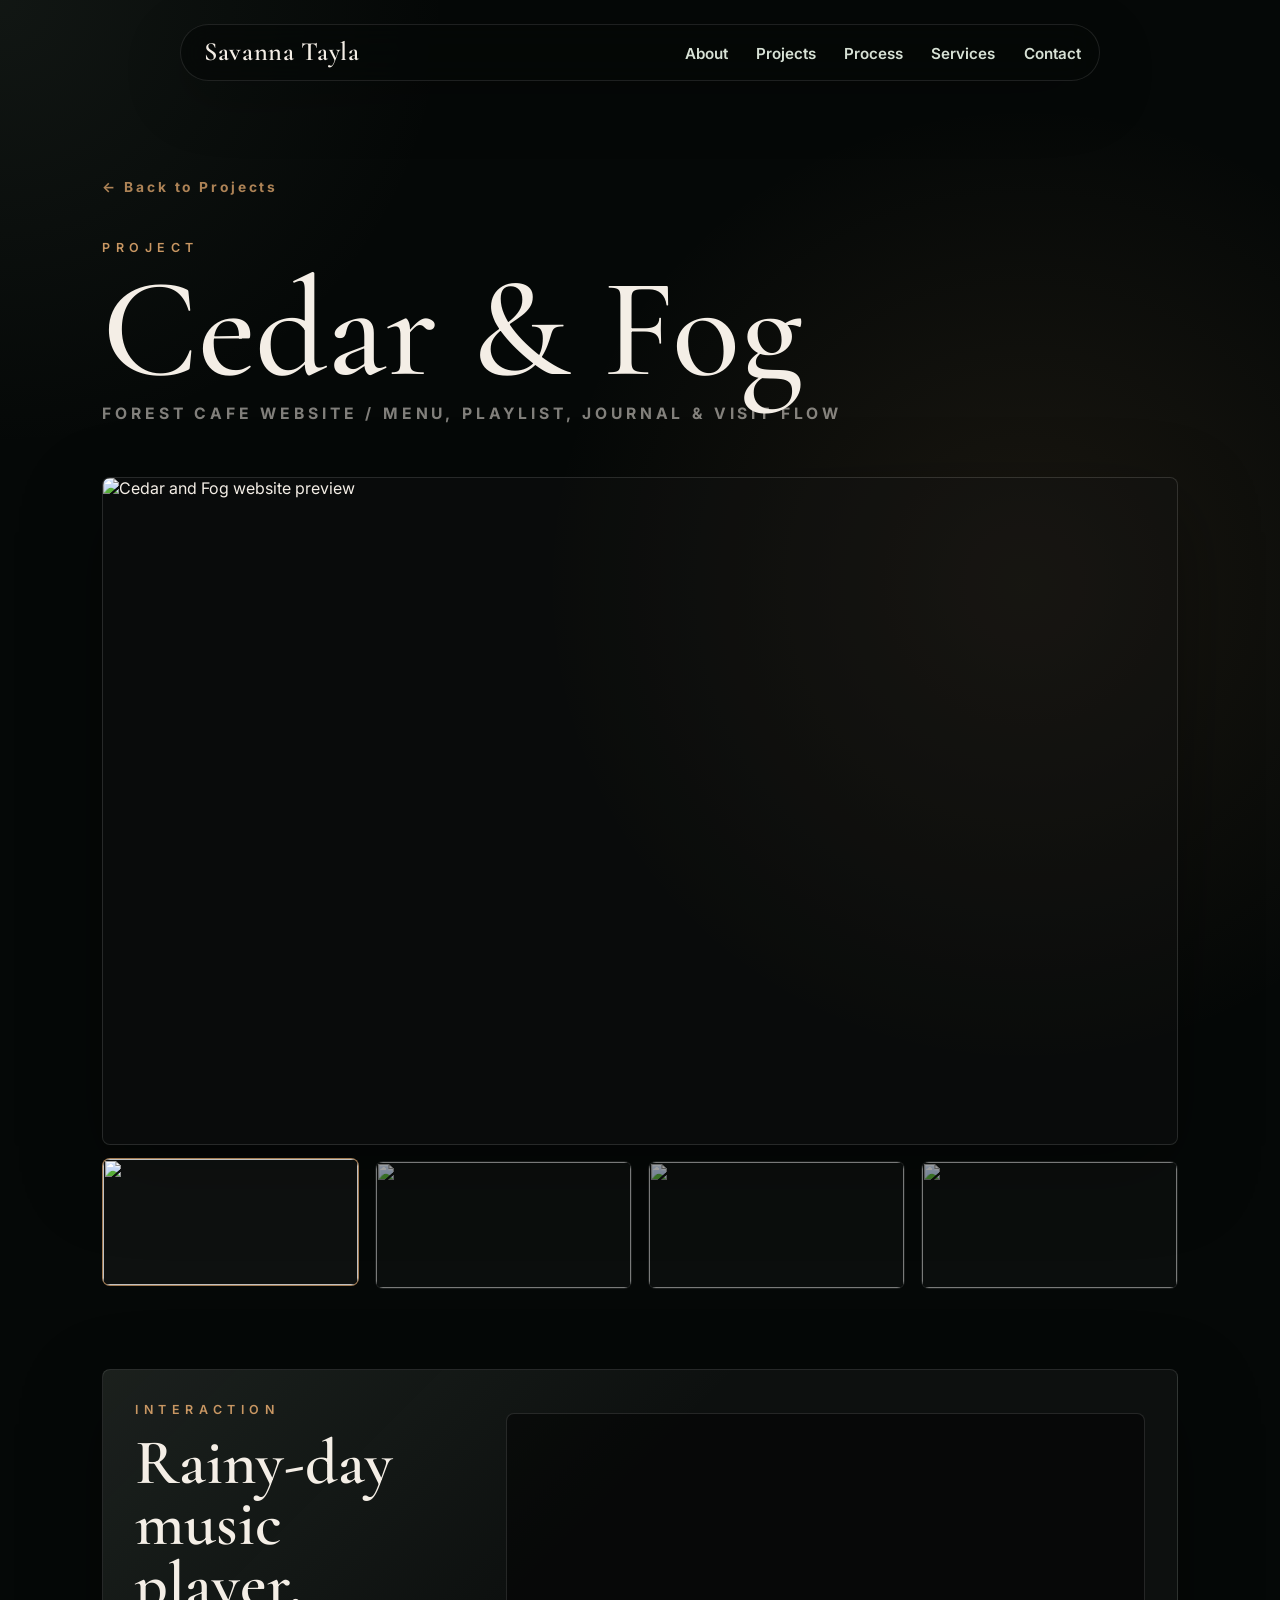
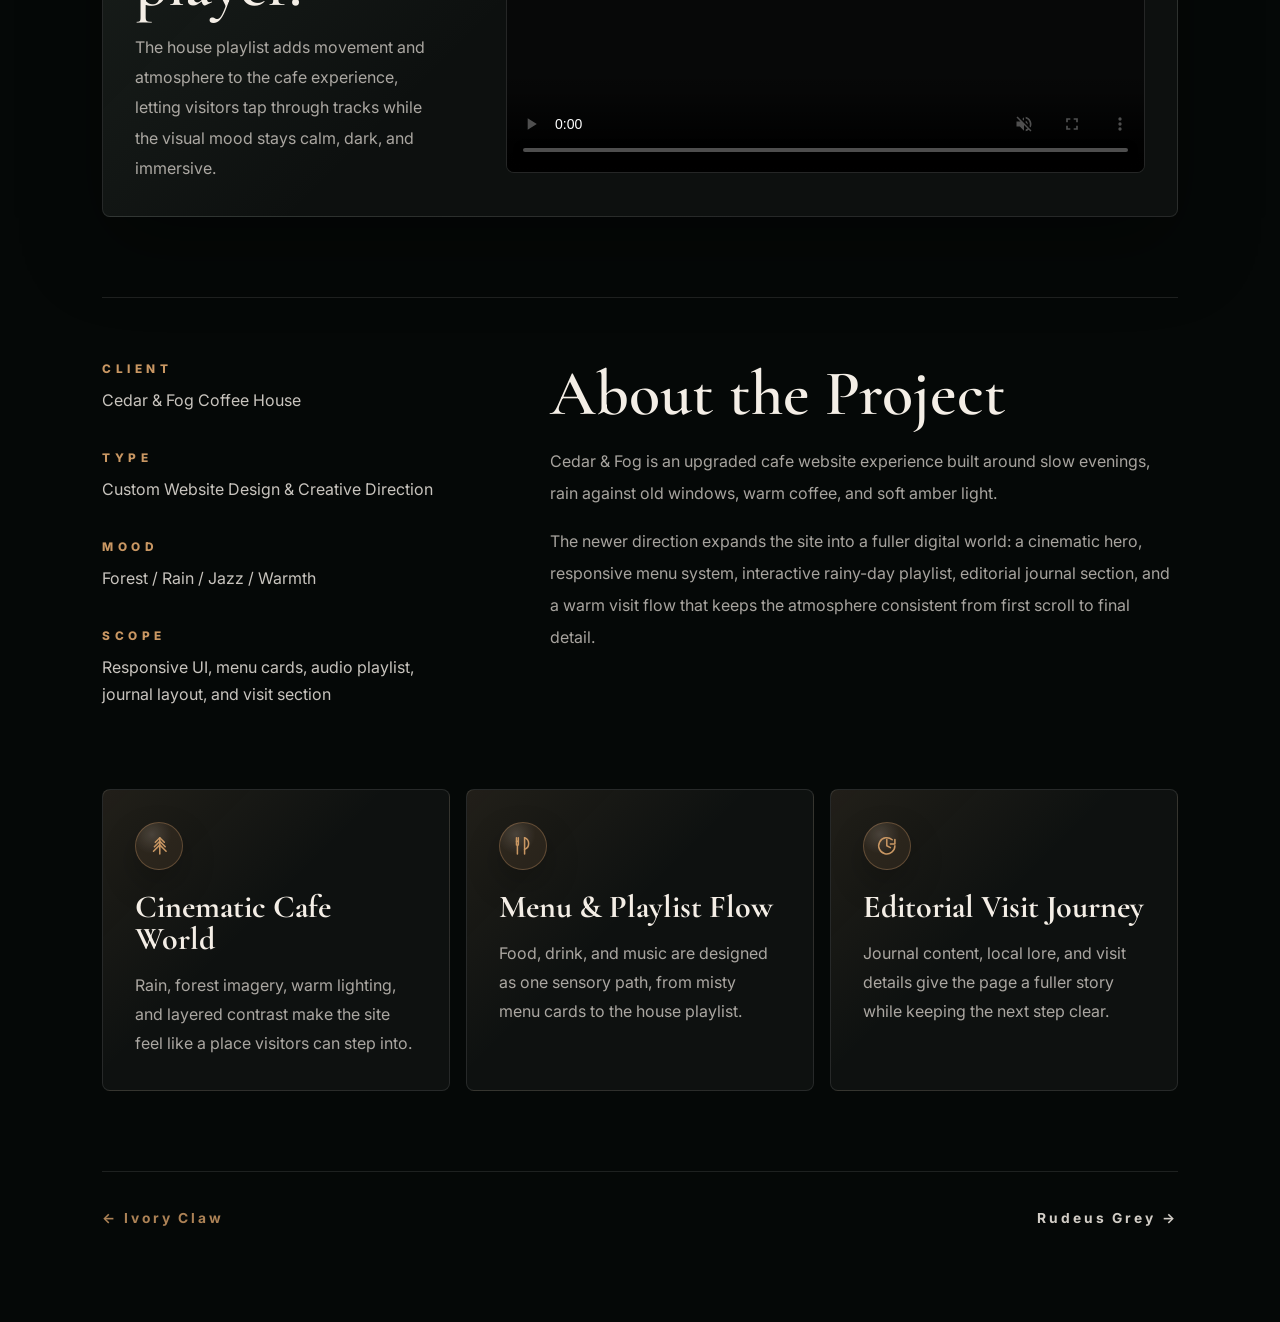
==== commit 2153e250: "Add files via upload" ====
--- a/cedar-fog.html
+++ b/cedar-fog.html
@@ -18,6 +18,7 @@
     <ul>
       <li><a href="index.html#about">About</a></li>
       <li><a href="index.html#projects">Projects</a></li>
+      <li><a href="index.html#process">Process</a></li>
       <li><a href="index.html#services">Services</a></li>
       <li><a href="index.html#contact">Contact</a></li>
     </ul>
@@ -29,27 +30,44 @@
     <a href="index.html#projects" class="back-link">&larr; Back to Projects</a>
     <p class="section-tag">PROJECT</p>
     <h1>Cedar &amp; Fog</h1>
-    <p class="project-page-subtitle">Forest cafe &amp; evening bakery</p>
+    <p class="project-page-subtitle">Forest cafe website / menu, playlist, journal &amp; visit flow</p>
   </section>
 
   <section class="project-gallery reveal" aria-label="Cedar and Fog gallery">
-    <div class="gallery-main">
-      <img id="main-img" src="cedar1.jpg" alt="Cedar and Fog website preview">
+    <div class="gallery-main gallery-main--contain">
+      <img id="main-img" src="images/cedar1.jpg" alt="Cedar and Fog website preview">
     </div>
 
     <div class="gallery-thumbs">
       <button class="thumb active" type="button" aria-label="Show Cedar and Fog preview 1">
-        <img src="cedar1.jpg" alt="">
+        <img src="images/cedar1.jpg" alt="">
       </button>
       <button class="thumb" type="button" aria-label="Show Cedar and Fog preview 2">
-        <img src="cedar2.jpg" alt="">
+        <img src="images/cedar2.jpg" alt="">
       </button>
       <button class="thumb" type="button" aria-label="Show Cedar and Fog preview 3">
-        <img src="cedar3.jpg" alt="">
+        <img src="images/cedar3.jpg" alt="">
       </button>
       <button class="thumb" type="button" aria-label="Show Cedar and Fog preview 4">
-        <img src="cedar4.jpg" alt="">
+        <img src="images/cedar4.jpg" alt="">
       </button>
+    </div>
+  </section>
+
+  <section class="project-video-section reveal" aria-label="Cedar and Fog music player demo">
+    <div class="project-video-copy">
+      <p class="section-tag">INTERACTION</p>
+      <h2>Rainy-day music player.</h2>
+      <p>
+        The house playlist adds movement and atmosphere to the cafe experience, letting visitors tap through tracks while the visual mood stays calm, dark, and immersive.
+      </p>
+    </div>
+
+    <div class="project-video-frame">
+      <video controls muted playsinline preload="metadata" poster="images/cedar3.jpg">
+        <source src="images/cedar-music-player.mp4" type="video/mp4">
+        Your browser does not support the video tag.
+      </video>
     </div>
   </section>
 
@@ -61,40 +79,50 @@
       </div>
       <div class="detail-item">
         <span>TYPE</span>
-        <p>Website Design &amp; Brand Direction</p>
+        <p>Custom Website Design &amp; Creative Direction</p>
       </div>
       <div class="detail-item">
         <span>MOOD</span>
         <p>Forest / Rain / Jazz / Warmth</p>
+      </div>
+      <div class="detail-item">
+        <span>SCOPE</span>
+        <p>Responsive UI, menu cards, audio playlist, journal layout, and visit section</p>
       </div>
     </div>
 
     <div class="project-page-description">
       <h2>About the Project</h2>
       <p>
-        Cedar &amp; Fog is a cafe concept built around slow evenings, rain against old windows, warm coffee, and soft amber light.
+        Cedar &amp; Fog is an upgraded cafe website experience built around slow evenings, rain against old windows, warm coffee, and soft amber light.
       </p>
       <p>
-        The website was designed to feel like a place: atmospheric, cozy, and quietly alive. Menus, story sections, and calls to action carry the same mood from the first scroll to the final booking.
+        The newer direction expands the site into a fuller digital world: a cinematic hero, responsive menu system, interactive rainy-day playlist, editorial journal section, and a warm visit flow that keeps the atmosphere consistent from first scroll to final detail.
       </p>
     </div>
   </section>
 
   <section class="project-feature-grid reveal">
     <div>
-      <span>01</span>
-      <h3>Atmospheric Worldbuilding</h3>
-      <p>Forest photography and warm details make the concept feel immediately memorable.</p>
+      <div class="feature-icon" aria-hidden="true">
+        <svg viewBox="0 0 24 24"><path d="M12 3v18"/><path d="M7 8l5-5 5 5"/><path d="M6 13l6-6 6 6"/><path d="M5 18l7-7 7 7"/></svg>
+      </div>
+      <h3>Cinematic Cafe World</h3>
+      <p>Rain, forest imagery, warm lighting, and layered contrast make the site feel like a place visitors can step into.</p>
     </div>
     <div>
-      <span>02</span>
-      <h3>Menu Storytelling</h3>
-      <p>Food, drink, and mood are treated as part of one experience instead of separate blocks.</p>
+      <div class="feature-icon" aria-hidden="true">
+        <svg viewBox="0 0 24 24"><path d="M7 3v8"/><path d="M5 3v8"/><path d="M5 7h2"/><path d="M6 11v10"/><path d="M14 3v18"/><path d="M14 3c3 1 4.5 3.2 4.5 6.5S17 15 14 16"/></svg>
+      </div>
+      <h3>Menu &amp; Playlist Flow</h3>
+      <p>Food, drink, and music are designed as one sensory path, from misty menu cards to the house playlist.</p>
     </div>
     <div>
-      <span>03</span>
-      <h3>Slow Scroll Rhythm</h3>
-      <p>The layout invites visitors to linger, explore, and imagine the space before visiting.</p>
+      <div class="feature-icon" aria-hidden="true">
+        <svg viewBox="0 0 24 24"><path d="M12 5v7l4 2"/><path d="M21 12a9 9 0 1 1-3-6.7"/><path d="M21 5v5h-5"/></svg>
+      </div>
+      <h3>Editorial Visit Journey</h3>
+      <p>Journal content, local lore, and visit details give the page a fuller story while keeping the next step clear.</p>
     </div>
   </section>
 
--- a/style.css
+++ b/style.css
@@ -165,7 +165,7 @@
 nav ul {
     display: flex;
     align-items: center;
-    gap: clamp(1rem, 3vw, 2.4rem);
+    gap: clamp(0.85rem, 2.2vw, 1.8rem);
     list-style: none;
 }
 
@@ -517,6 +517,72 @@
     letter-spacing: 0.34rem;
 }
 
+.cred-strip {
+    position: relative;
+    z-index: 3;
+    width: min(1180px, calc(100% - 12%));
+    margin: -4.2rem auto 0;
+    display: grid;
+    grid-template-columns: repeat(3, minmax(0, 1fr));
+    overflow: hidden;
+    border: 1px solid rgba(255, 255, 255, 0.12);
+    border-radius: 8px;
+    background: rgba(8, 12, 10, 0.82);
+    box-shadow: var(--shadow);
+    backdrop-filter: blur(18px);
+    -webkit-backdrop-filter: blur(18px);
+}
+
+.cred-item {
+    min-height: 176px;
+    padding: 1.6rem;
+    border-right: 1px solid rgba(255, 255, 255, 0.1);
+}
+
+.cred-item:last-child {
+    border-right: 0;
+}
+
+.detail-icon {
+    width: 3rem;
+    height: 3rem;
+    margin-bottom: 1.15rem;
+    display: inline-flex;
+    align-items: center;
+    justify-content: center;
+    color: var(--gold);
+    border: 1px solid rgba(201, 151, 99, 0.34);
+    border-radius: 999px;
+    background:
+        radial-gradient(circle at 35% 25%, rgba(244, 238, 230, 0.14), transparent 42%),
+        rgba(201, 151, 99, 0.1);
+    box-shadow: 0 14px 34px rgba(0, 0, 0, 0.24);
+}
+
+.detail-icon svg {
+    width: 1.35rem;
+    height: 1.35rem;
+    fill: none;
+    stroke: currentColor;
+    stroke-width: 1.7;
+    stroke-linecap: round;
+    stroke-linejoin: round;
+}
+
+.cred-item strong {
+    display: block;
+    margin-bottom: 0.7rem;
+    font-family: "Cormorant Garamond", serif;
+    font-size: 1.75rem;
+    line-height: 1.05;
+}
+
+.cred-item p {
+    color: var(--muted);
+    font-size: 0.95rem;
+    line-height: 1.7;
+}
+
 .about-section {
     padding-top: 6.5rem;
 }
@@ -698,6 +764,60 @@
     line-height: 1.8;
 }
 
+.process-section {
+    padding-top: 5.5rem;
+    background:
+        linear-gradient(180deg, rgba(255, 255, 255, 0.018), transparent 70%),
+        transparent;
+}
+
+.process-heading {
+    align-items: start;
+}
+
+.process-grid {
+    display: grid;
+    grid-template-columns: repeat(3, minmax(0, 1fr));
+    gap: 1.2rem;
+}
+
+.process-card {
+    min-height: 320px;
+    padding: clamp(1.5rem, 3vw, 2.4rem);
+    display: flex;
+    flex-direction: column;
+    justify-content: end;
+    border: 1px solid rgba(255, 255, 255, 0.1);
+    border-radius: 8px;
+    background:
+        linear-gradient(160deg, rgba(125, 149, 129, 0.12), transparent 48%),
+        rgba(255, 255, 255, 0.04);
+}
+
+.process-card:nth-child(2) {
+    background:
+        linear-gradient(160deg, rgba(201, 151, 99, 0.12), transparent 48%),
+        rgba(255, 255, 255, 0.04);
+}
+
+.process-card:nth-child(3) {
+    background:
+        linear-gradient(160deg, rgba(201, 166, 160, 0.11), transparent 48%),
+        rgba(255, 255, 255, 0.04);
+}
+
+.process-card h3 {
+    margin-bottom: 1rem;
+    font-family: "Cormorant Garamond", serif;
+    font-size: clamp(2.2rem, 4vw, 3.4rem);
+    line-height: 0.95;
+}
+
+.process-card p {
+    color: var(--muted);
+    line-height: 1.8;
+}
+
 .services-section {
     background:
         linear-gradient(rgba(255, 255, 255, 0.018), rgba(255, 255, 255, 0.018)),
@@ -747,13 +867,8 @@
     transform: translateY(-4px) scale(1.03);
 }
 
-.service-number {
-    display: block;
-    margin-bottom: 1.7rem;
-    color: var(--gold);
-    font-size: 0.8rem;
-    font-weight: 700;
-    letter-spacing: 0.24rem;
+.service-detail-icon {
+    margin-bottom: 1.45rem;
 }
 
 .service-card h3,
@@ -900,6 +1015,12 @@
 
 .option-section {
     margin-top: 2.5rem;
+}
+
+.compact-options {
+    display: grid;
+    grid-template-columns: 1fr 1fr;
+    gap: 1.6rem;
 }
 
 .section-title {
@@ -1004,6 +1125,7 @@
 @media (max-width: 1050px) {
     .project-grid,
     .services-grid,
+    .process-grid,
     .contact-section {
         grid-template-columns: 1fr;
     }
@@ -1046,6 +1168,21 @@
     .hero-project-card:hover,
     .hero-project-card.active {
         transform: translateY(-5px);
+    }
+
+    .cred-strip {
+        grid-template-columns: 1fr;
+        margin-top: -2.4rem;
+    }
+
+    .cred-item {
+        min-height: auto;
+        border-right: 0;
+        border-bottom: 1px solid rgba(255, 255, 255, 0.1);
+    }
+
+    .cred-item:last-child {
+        border-bottom: 0;
     }
 }
 
@@ -1066,7 +1203,8 @@
     nav ul {
         width: 100%;
         gap: 0.65rem;
-        justify-content: space-between;
+        justify-content: flex-start;
+        flex-wrap: wrap;
     }
 
     nav a {
@@ -1080,8 +1218,38 @@
         background-position: center;
     }
 
+    .hero-layout,
+    .hero-content {
+        min-width: 0;
+        max-width: 100%;
+    }
+
+    .hero-content {
+        width: min(100%, 334px);
+    }
+
     .hero h1 {
-        font-size: clamp(3rem, 15vw, 4.8rem);
+        max-width: 7ch;
+        font-size: 3.55rem;
+        line-height: 0.9;
+    }
+
+    .hero-description,
+    .feeling-panel {
+        max-width: 100%;
+    }
+
+    .hero-description {
+        font-size: 1rem;
+    }
+
+    .hero-mood-selector {
+        display: grid;
+        grid-template-columns: 1fr 1fr;
+    }
+
+    .mood-btn {
+        width: 100%;
     }
 
     .hero-projects {
@@ -1107,6 +1275,14 @@
     .contact-details {
         margin-top: 2.5rem;
     }
+
+    .cred-strip {
+        width: calc(100% - 12%);
+    }
+
+    .compact-options {
+        grid-template-columns: 1fr;
+    }
 }
 
 @media (max-width: 480px) {
@@ -1125,8 +1301,13 @@
         width: 100%;
     }
 
+    .hero h1 {
+        max-width: 7ch;
+        font-size: 3.55rem;
+    }
+
     .mood-btn {
-        flex: 1 1 calc(50% - 0.5rem);
+        min-width: 0;
     }
 
     .project-info,
--- a/project.css
+++ b/project.css
@@ -71,6 +71,11 @@
     object-position: top center;
 }
 
+.gallery-main--contain img {
+    object-fit: contain;
+    background: rgba(0, 0, 0, 0.34);
+}
+
 .gallery-thumbs {
     display: grid;
     grid-template-columns: repeat(4, minmax(120px, 1fr));
@@ -103,6 +108,49 @@
     display: block;
     object-fit: cover;
     object-position: top center;
+}
+
+.project-video-section {
+    display: grid;
+    grid-template-columns: 0.48fr 1fr;
+    gap: clamp(2rem, 5vw, 4rem);
+    align-items: center;
+    margin-bottom: 5rem;
+    padding: clamp(1.4rem, 3vw, 2rem);
+    border: 1px solid rgba(255, 255, 255, 0.1);
+    border-radius: 8px;
+    background:
+        linear-gradient(135deg, rgba(125, 149, 129, 0.12), transparent 42%),
+        rgba(255, 255, 255, 0.035);
+    box-shadow: var(--shadow);
+}
+
+.project-video-copy h2 {
+    margin: 1rem 0;
+    font-family: "Cormorant Garamond", serif;
+    font-size: clamp(2.4rem, 5vw, 4.7rem);
+    font-weight: 600;
+    line-height: 0.95;
+}
+
+.project-video-copy p:not(.section-tag) {
+    max-width: 520px;
+    color: var(--muted);
+    line-height: 1.9;
+}
+
+.project-video-frame {
+    overflow: hidden;
+    border: 1px solid rgba(255, 255, 255, 0.12);
+    border-radius: 8px;
+    background: rgba(0, 0, 0, 0.45);
+}
+
+.project-video-frame video {
+    width: 100%;
+    display: block;
+    aspect-ratio: 16 / 9;
+    object-fit: cover;
 }
 
 .project-page-info {
@@ -156,7 +204,7 @@
     margin-top: 5rem;
 }
 
-.project-feature-grid div {
+.project-feature-grid > div {
     min-height: 230px;
     padding: 2rem;
     border: 1px solid rgba(255, 255, 255, 0.1);
@@ -164,6 +212,32 @@
     background:
         linear-gradient(135deg, rgba(201, 151, 99, 0.1), transparent 44%),
         rgba(255, 255, 255, 0.04);
+}
+
+.feature-icon {
+    width: 3rem;
+    height: 3rem;
+    margin-bottom: 1.35rem;
+    display: inline-flex;
+    align-items: center;
+    justify-content: center;
+    color: var(--gold);
+    border: 1px solid rgba(201, 151, 99, 0.34);
+    border-radius: 999px;
+    background:
+        radial-gradient(circle at 35% 25%, rgba(244, 238, 230, 0.14), transparent 42%),
+        rgba(201, 151, 99, 0.1);
+    box-shadow: 0 14px 34px rgba(0, 0, 0, 0.24);
+}
+
+.feature-icon svg {
+    width: 1.35rem;
+    height: 1.35rem;
+    fill: none;
+    stroke: currentColor;
+    stroke-width: 1.7;
+    stroke-linecap: round;
+    stroke-linejoin: round;
 }
 
 .project-feature-grid h3 {
@@ -202,7 +276,8 @@
     }
 
     .project-page-info,
-    .project-feature-grid {
+    .project-feature-grid,
+    .project-video-section {
         grid-template-columns: 1fr;
     }
 
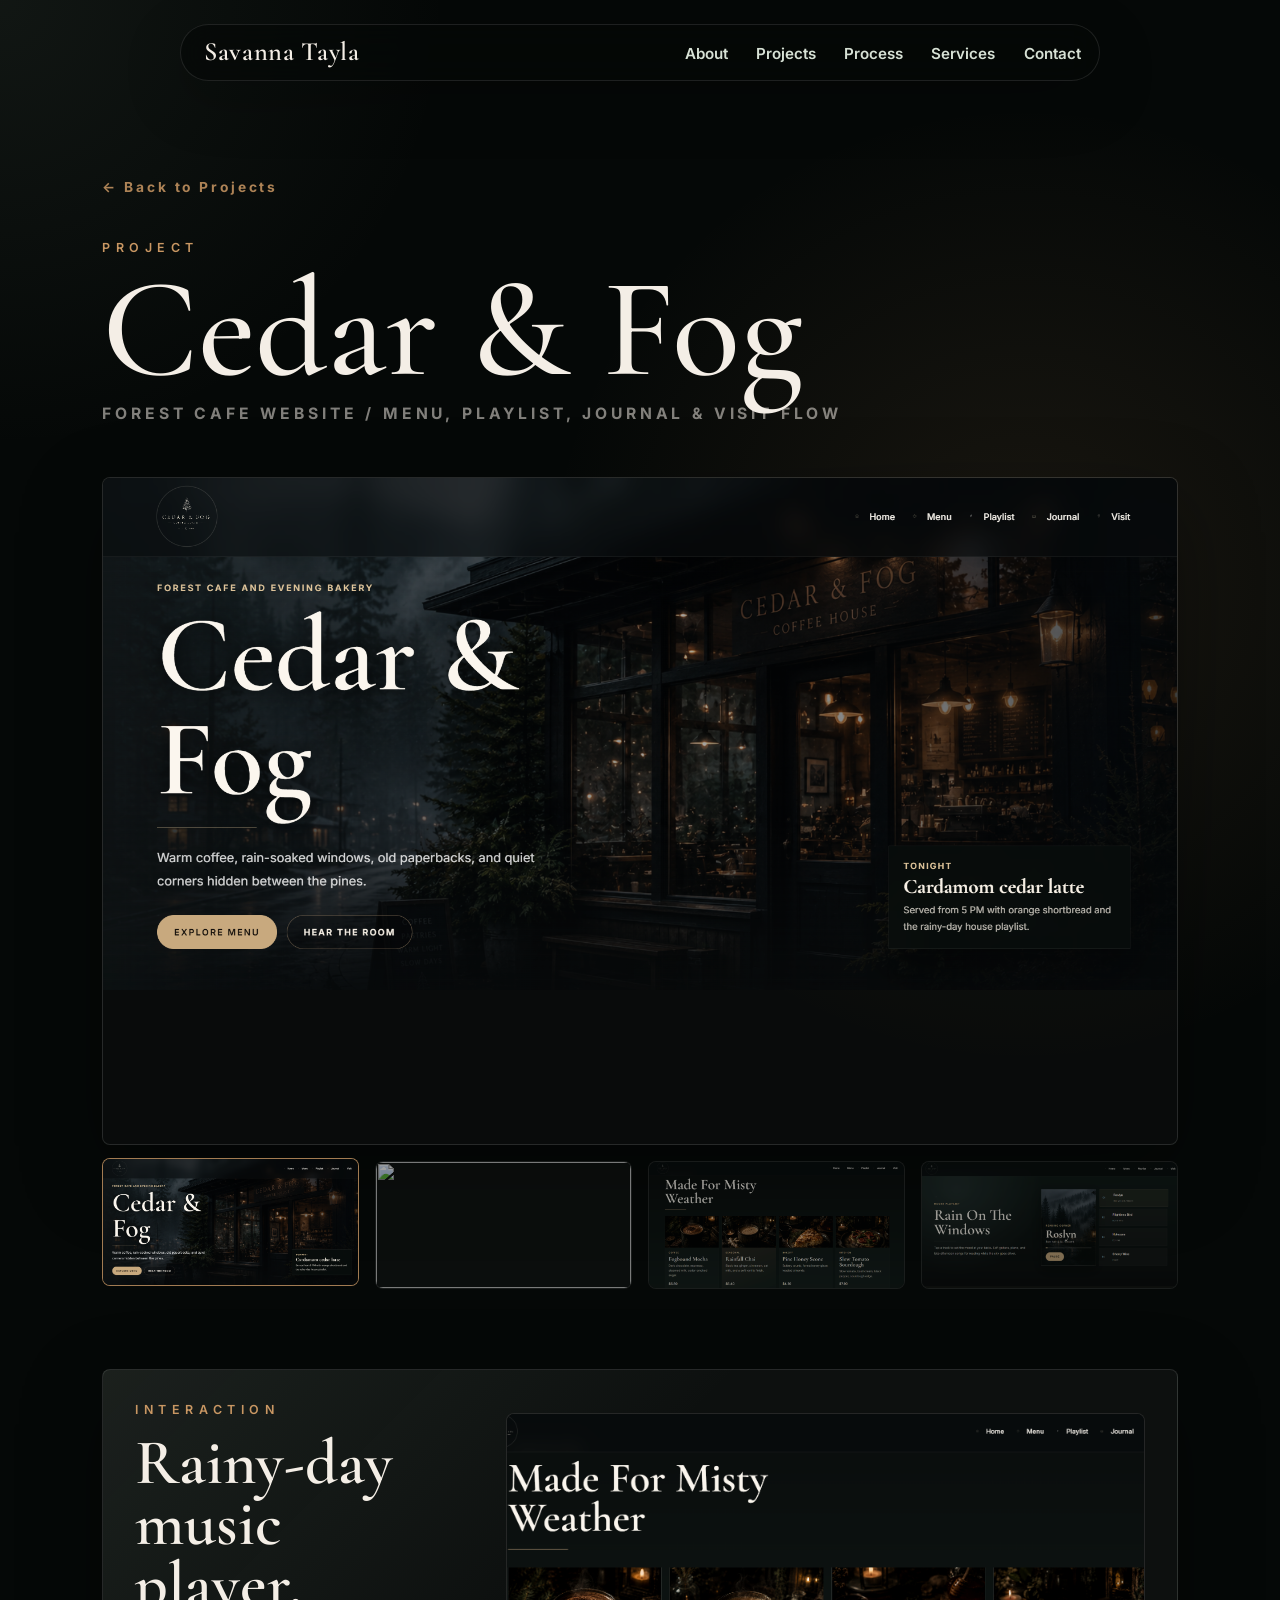
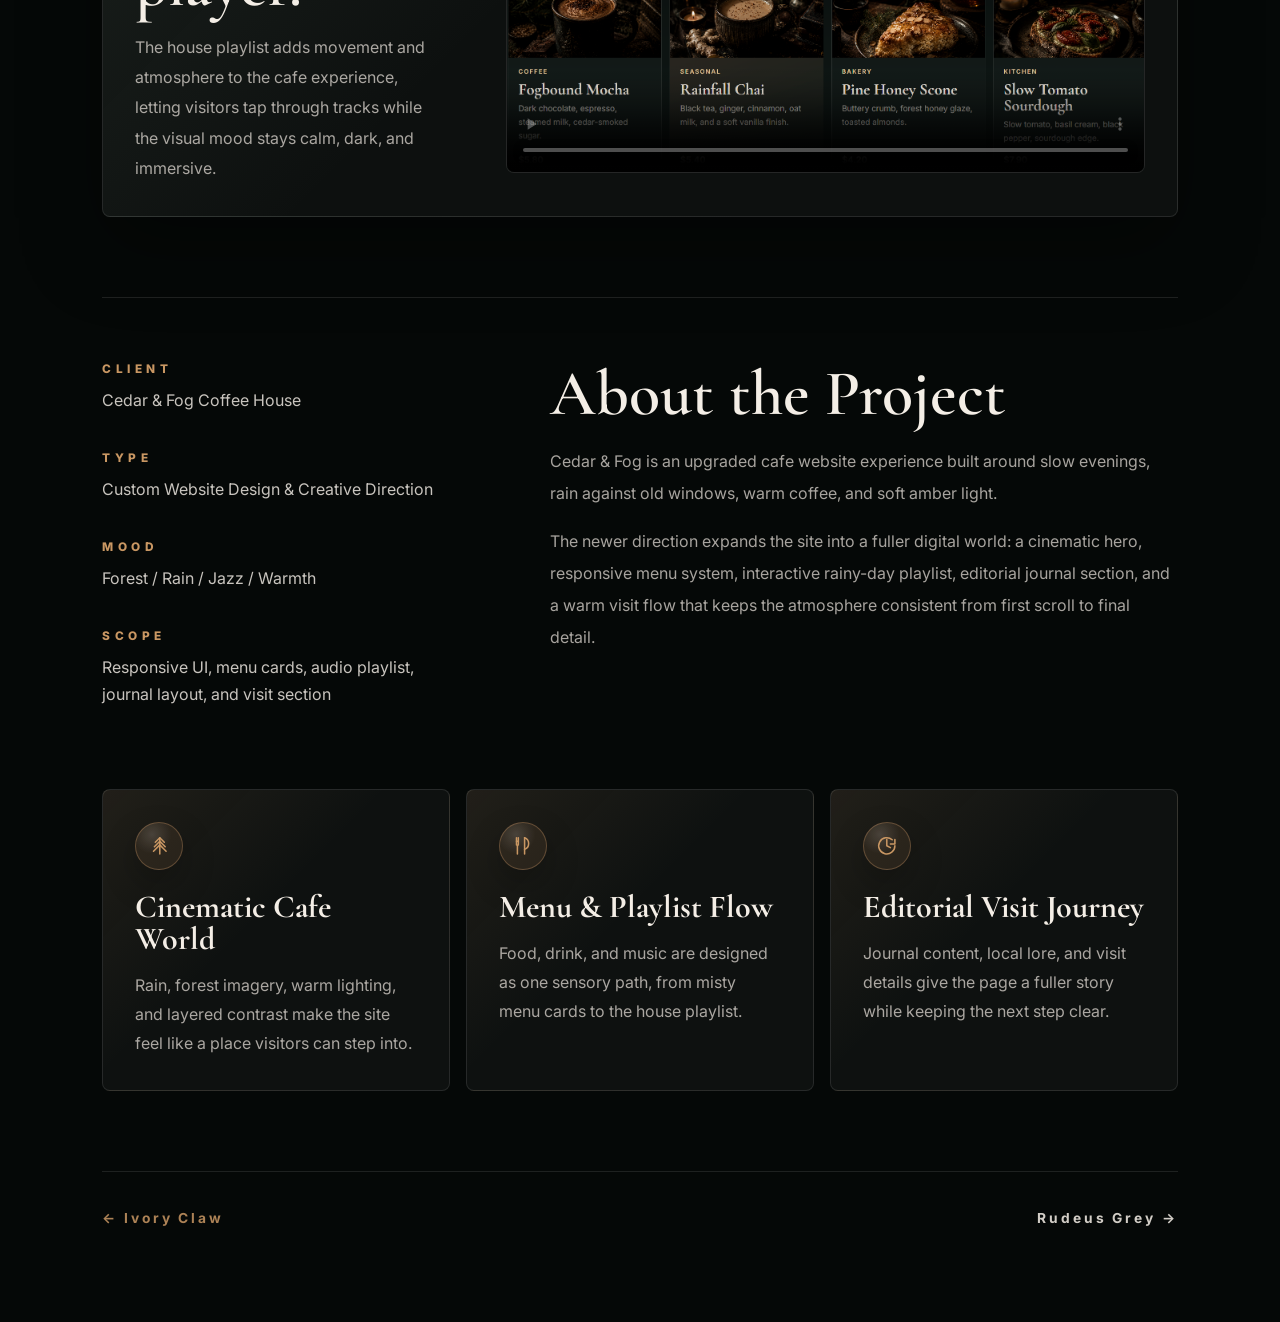
==== commit d1d5a25a: "Update image and video source paths in cedar-fog.html" ====
--- a/cedar-fog.html
+++ b/cedar-fog.html
@@ -35,21 +35,21 @@
 
   <section class="project-gallery reveal" aria-label="Cedar and Fog gallery">
     <div class="gallery-main gallery-main--contain">
-      <img id="main-img" src="images/cedar1.jpg" alt="Cedar and Fog website preview">
+      <img id="main-img" src="cedar1.jpg" alt="Cedar and Fog website preview">
     </div>
 
     <div class="gallery-thumbs">
       <button class="thumb active" type="button" aria-label="Show Cedar and Fog preview 1">
-        <img src="images/cedar1.jpg" alt="">
+        <img src="cedar1.jpg" alt="">
       </button>
       <button class="thumb" type="button" aria-label="Show Cedar and Fog preview 2">
         <img src="images/cedar2.jpg" alt="">
       </button>
       <button class="thumb" type="button" aria-label="Show Cedar and Fog preview 3">
-        <img src="images/cedar3.jpg" alt="">
+        <img src="cedar3.jpg" alt="">
       </button>
       <button class="thumb" type="button" aria-label="Show Cedar and Fog preview 4">
-        <img src="images/cedar4.jpg" alt="">
+        <img src="cedar4.jpg" alt="">
       </button>
     </div>
   </section>
@@ -64,8 +64,8 @@
     </div>
 
     <div class="project-video-frame">
-      <video controls muted playsinline preload="metadata" poster="images/cedar3.jpg">
-        <source src="images/cedar-music-player.mp4" type="video/mp4">
+      <video controls muted playsinline preload="metadata" poster="cedar3.jpg">
+        <source src="cedar-music-player.mp4" type="video/mp4">
         Your browser does not support the video tag.
       </video>
     </div>
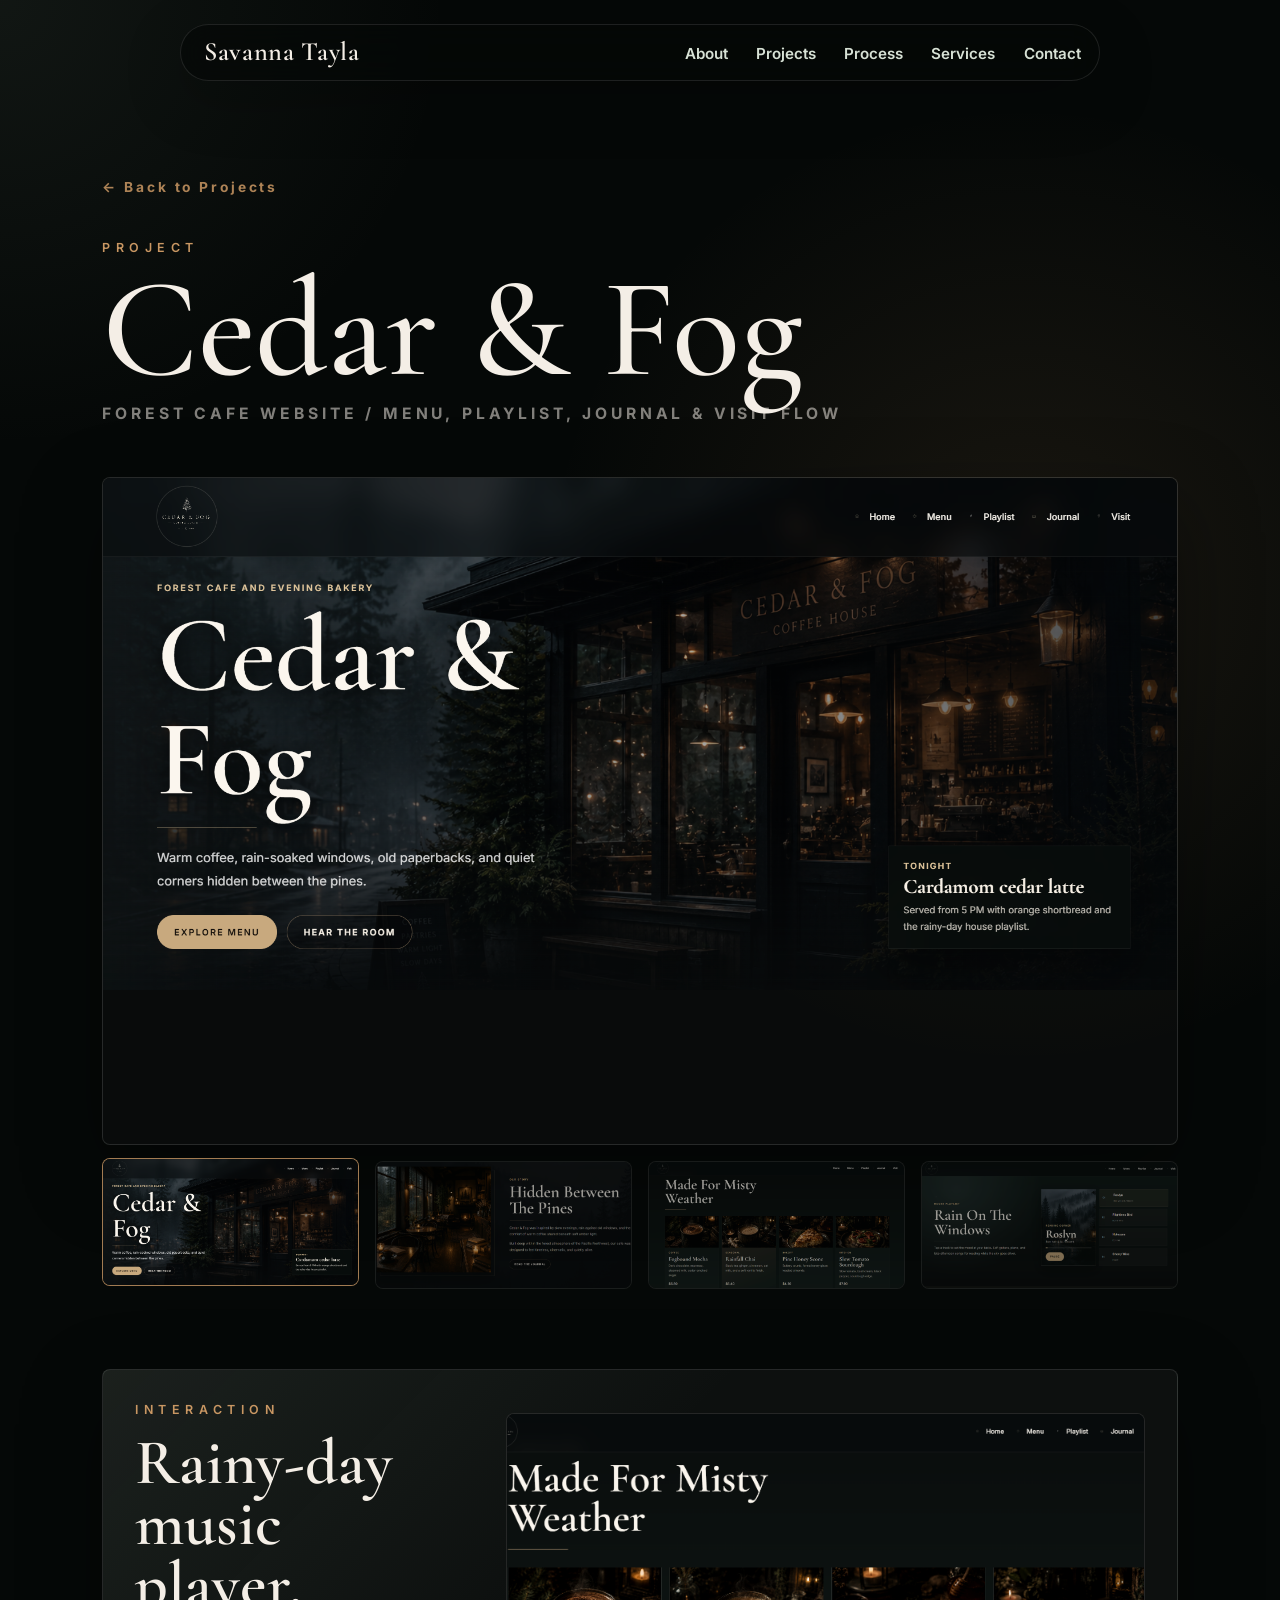
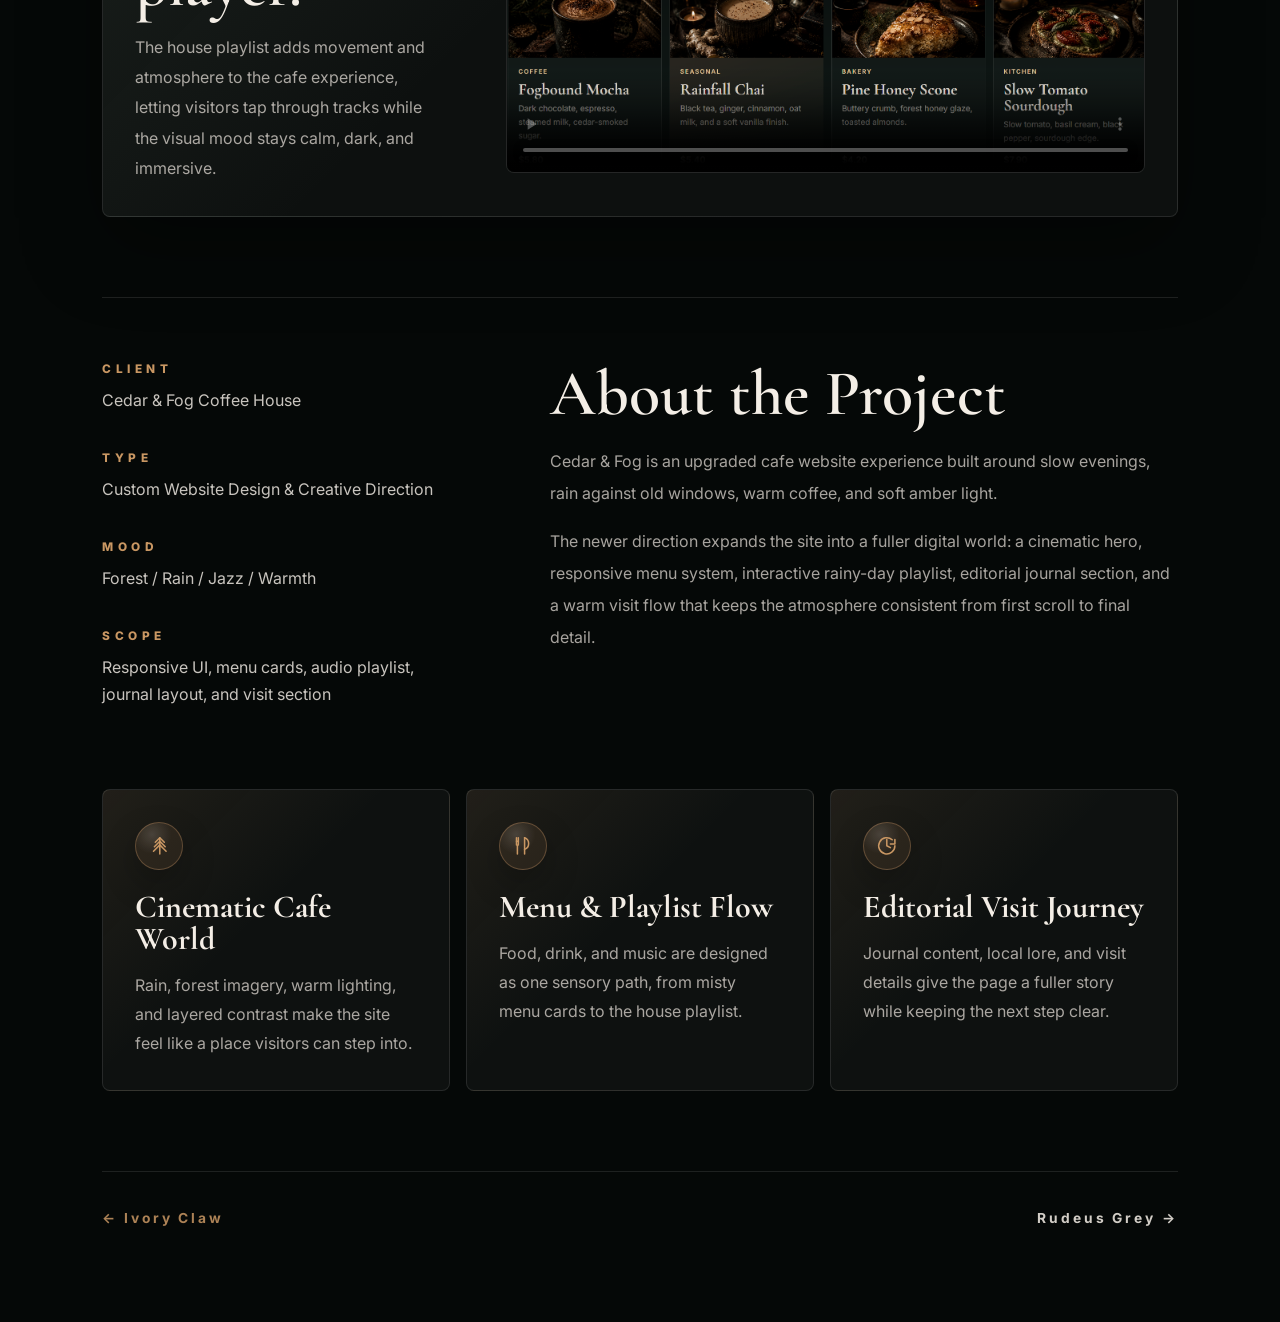
==== commit 251138c3: "Fix image source path for cedar2.jpg" ====
--- a/cedar-fog.html
+++ b/cedar-fog.html
@@ -43,7 +43,7 @@
         <img src="cedar1.jpg" alt="">
       </button>
       <button class="thumb" type="button" aria-label="Show Cedar and Fog preview 2">
-        <img src="images/cedar2.jpg" alt="">
+        <img src="cedar2.jpg" alt="">
       </button>
       <button class="thumb" type="button" aria-label="Show Cedar and Fog preview 3">
         <img src="cedar3.jpg" alt="">
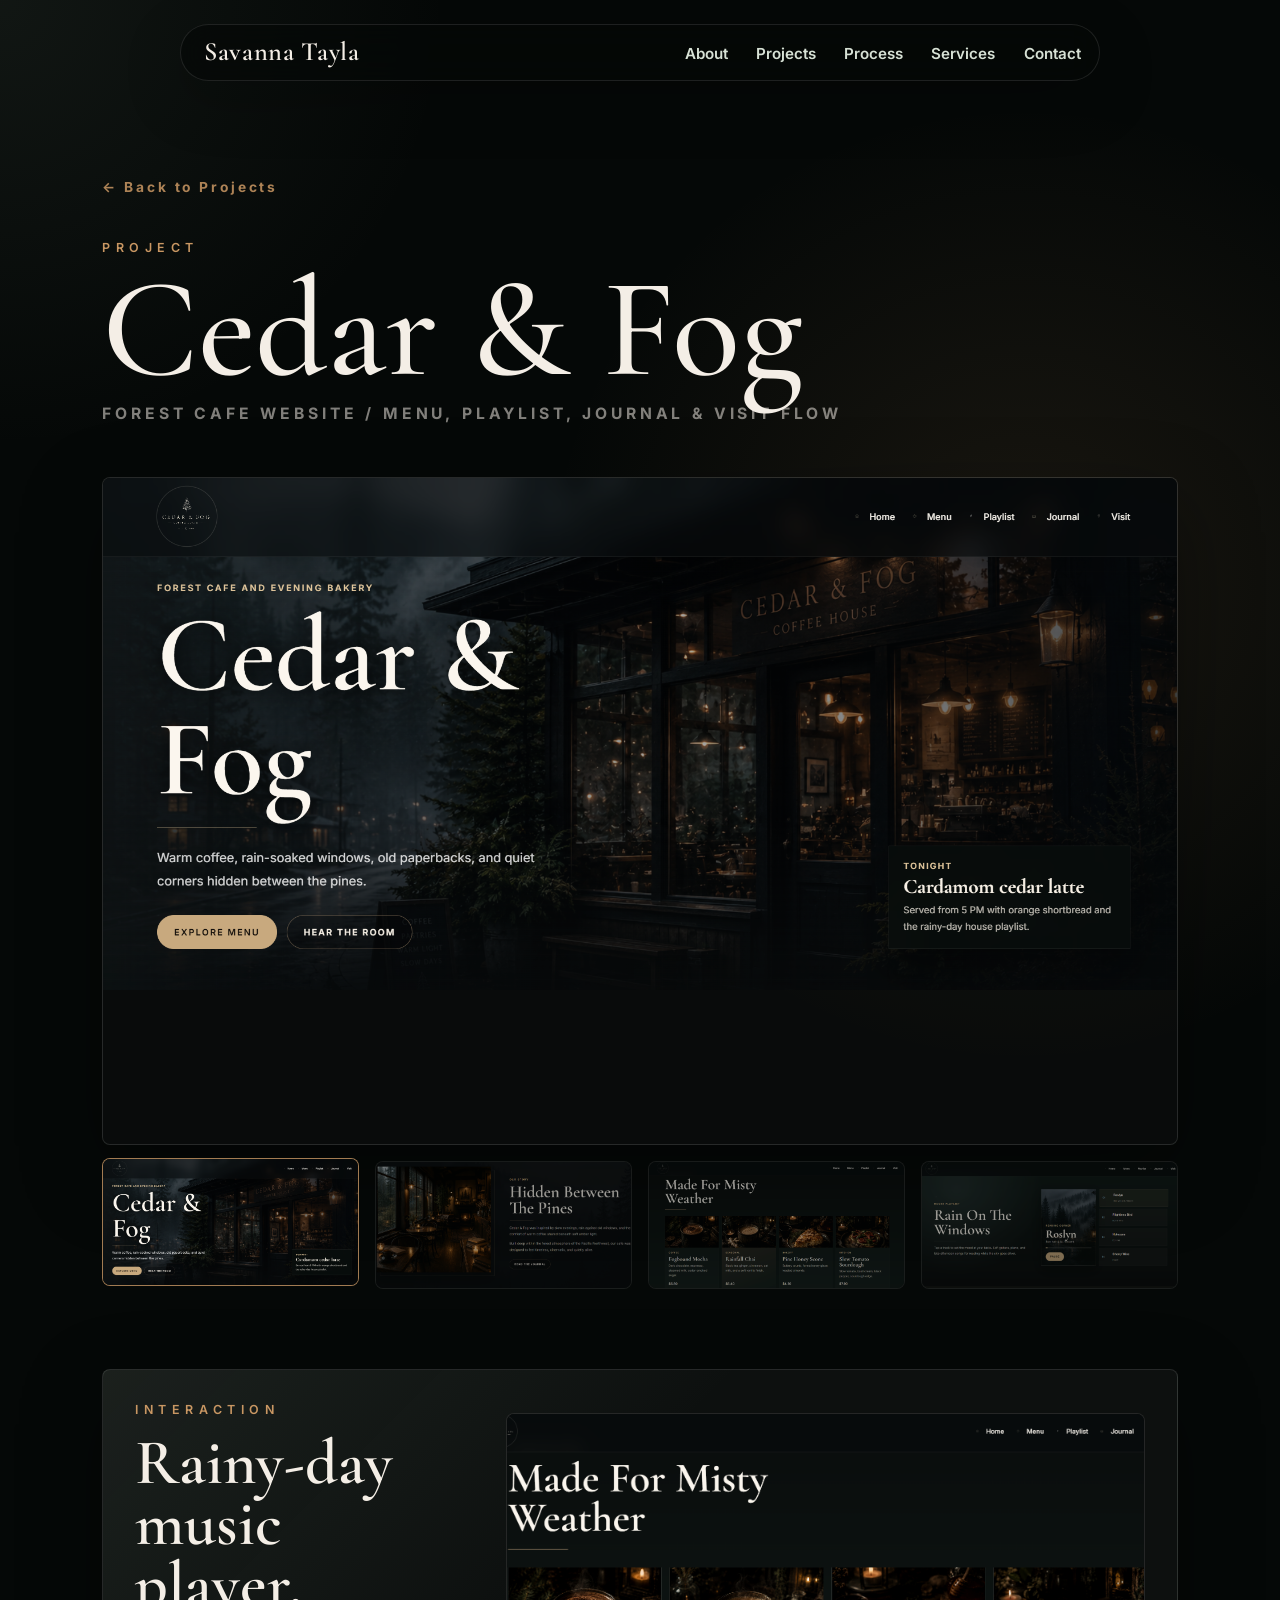
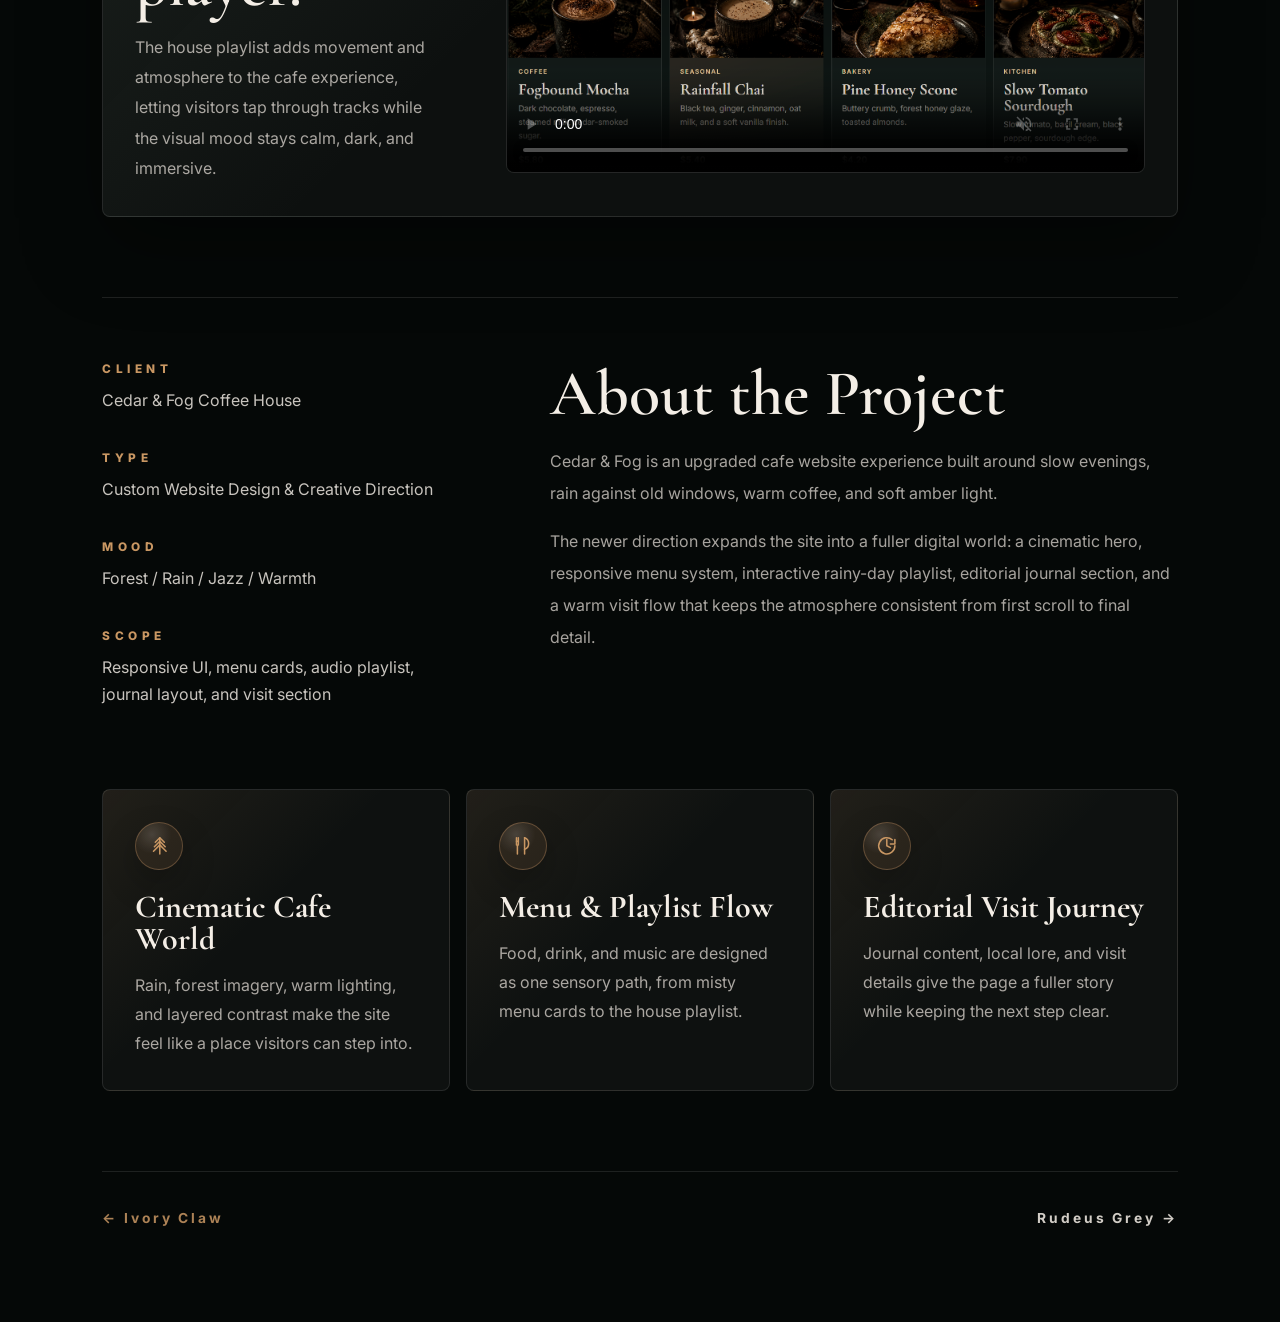
==== commit 52d3cb92: "Fix video source type in cedar-fog.html" ====
--- a/cedar-fog.html
+++ b/cedar-fog.html
@@ -65,7 +65,7 @@
 
     <div class="project-video-frame">
       <video controls muted playsinline preload="metadata" poster="cedar3.jpg">
-        <source src="cedar-music-player.mp4" type="video/mp4">
+        <source src="cedar-music-player.mp4" type="mp4">
         Your browser does not support the video tag.
       </video>
     </div>
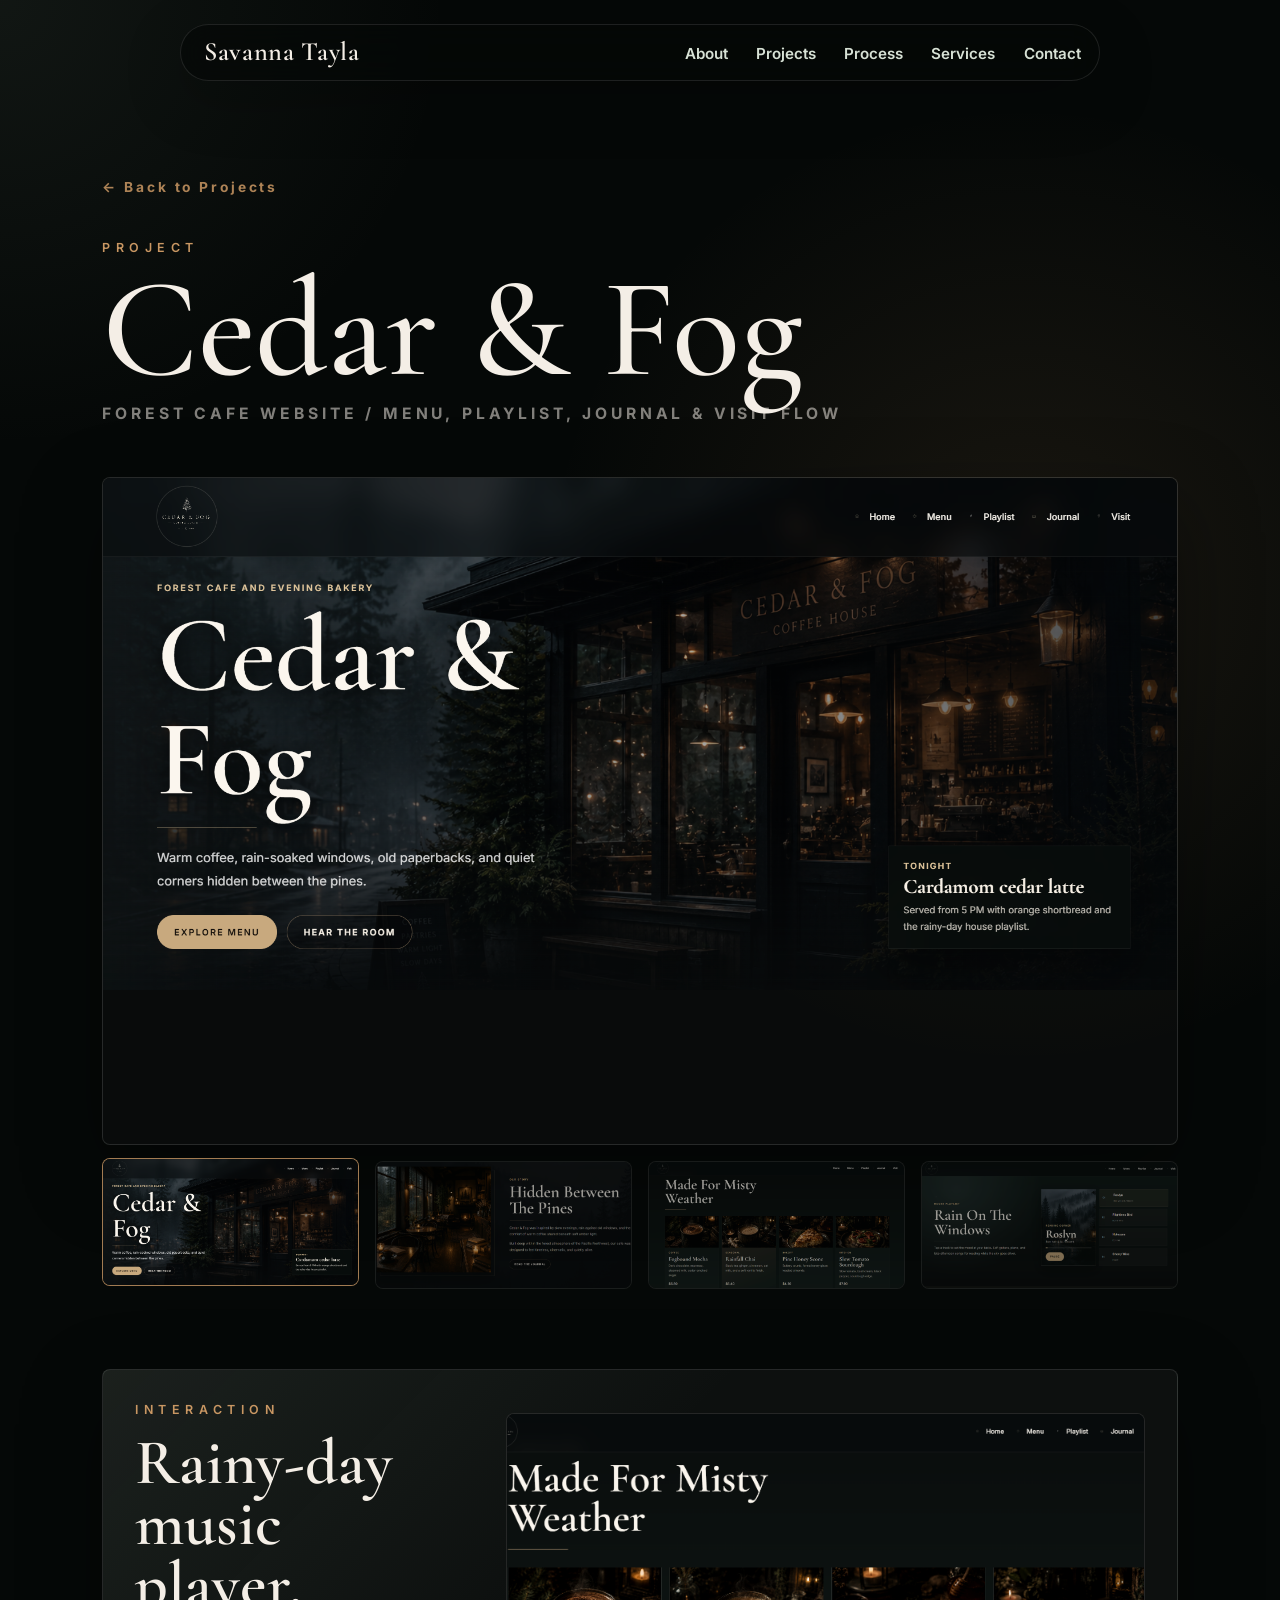
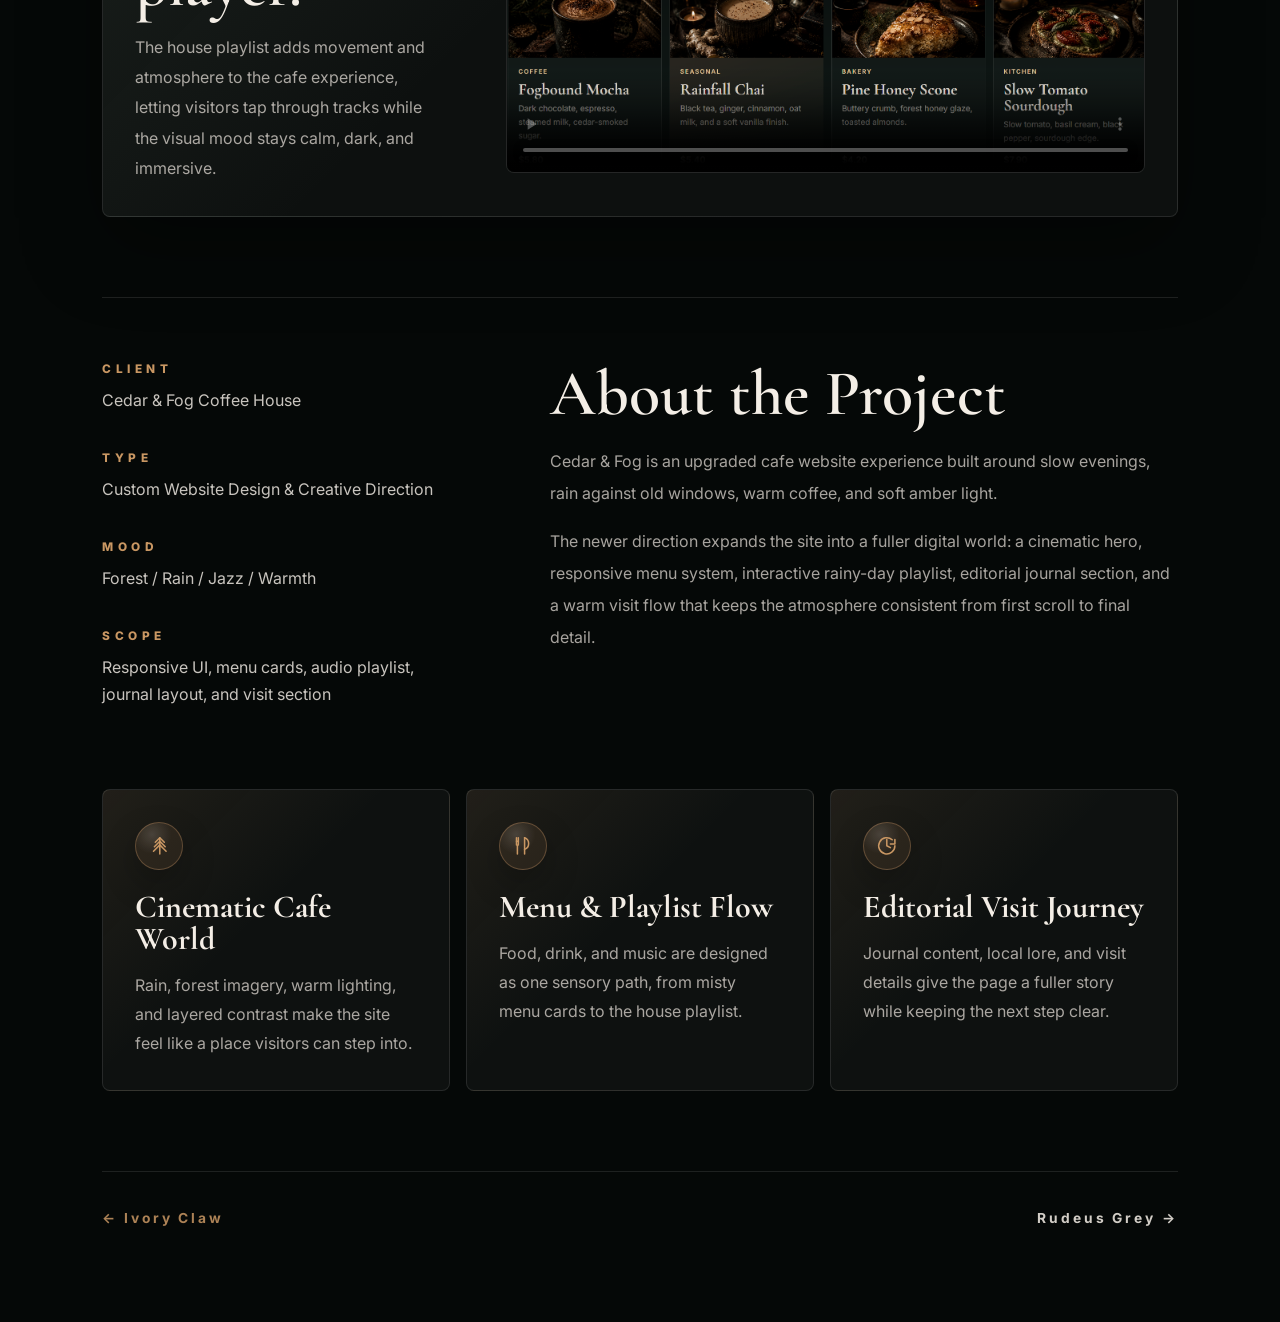
==== commit 9d145570: "Fix video source type in cedar-fog.html" ====
--- a/cedar-fog.html
+++ b/cedar-fog.html
@@ -65,7 +65,7 @@
 
     <div class="project-video-frame">
       <video controls muted playsinline preload="metadata" poster="cedar3.jpg">
-        <source src="cedar-music-player.mp4" type="mp4">
+        <source src="cedar-music-player.mp4" type="videos/mp4">
         Your browser does not support the video tag.
       </video>
     </div>
